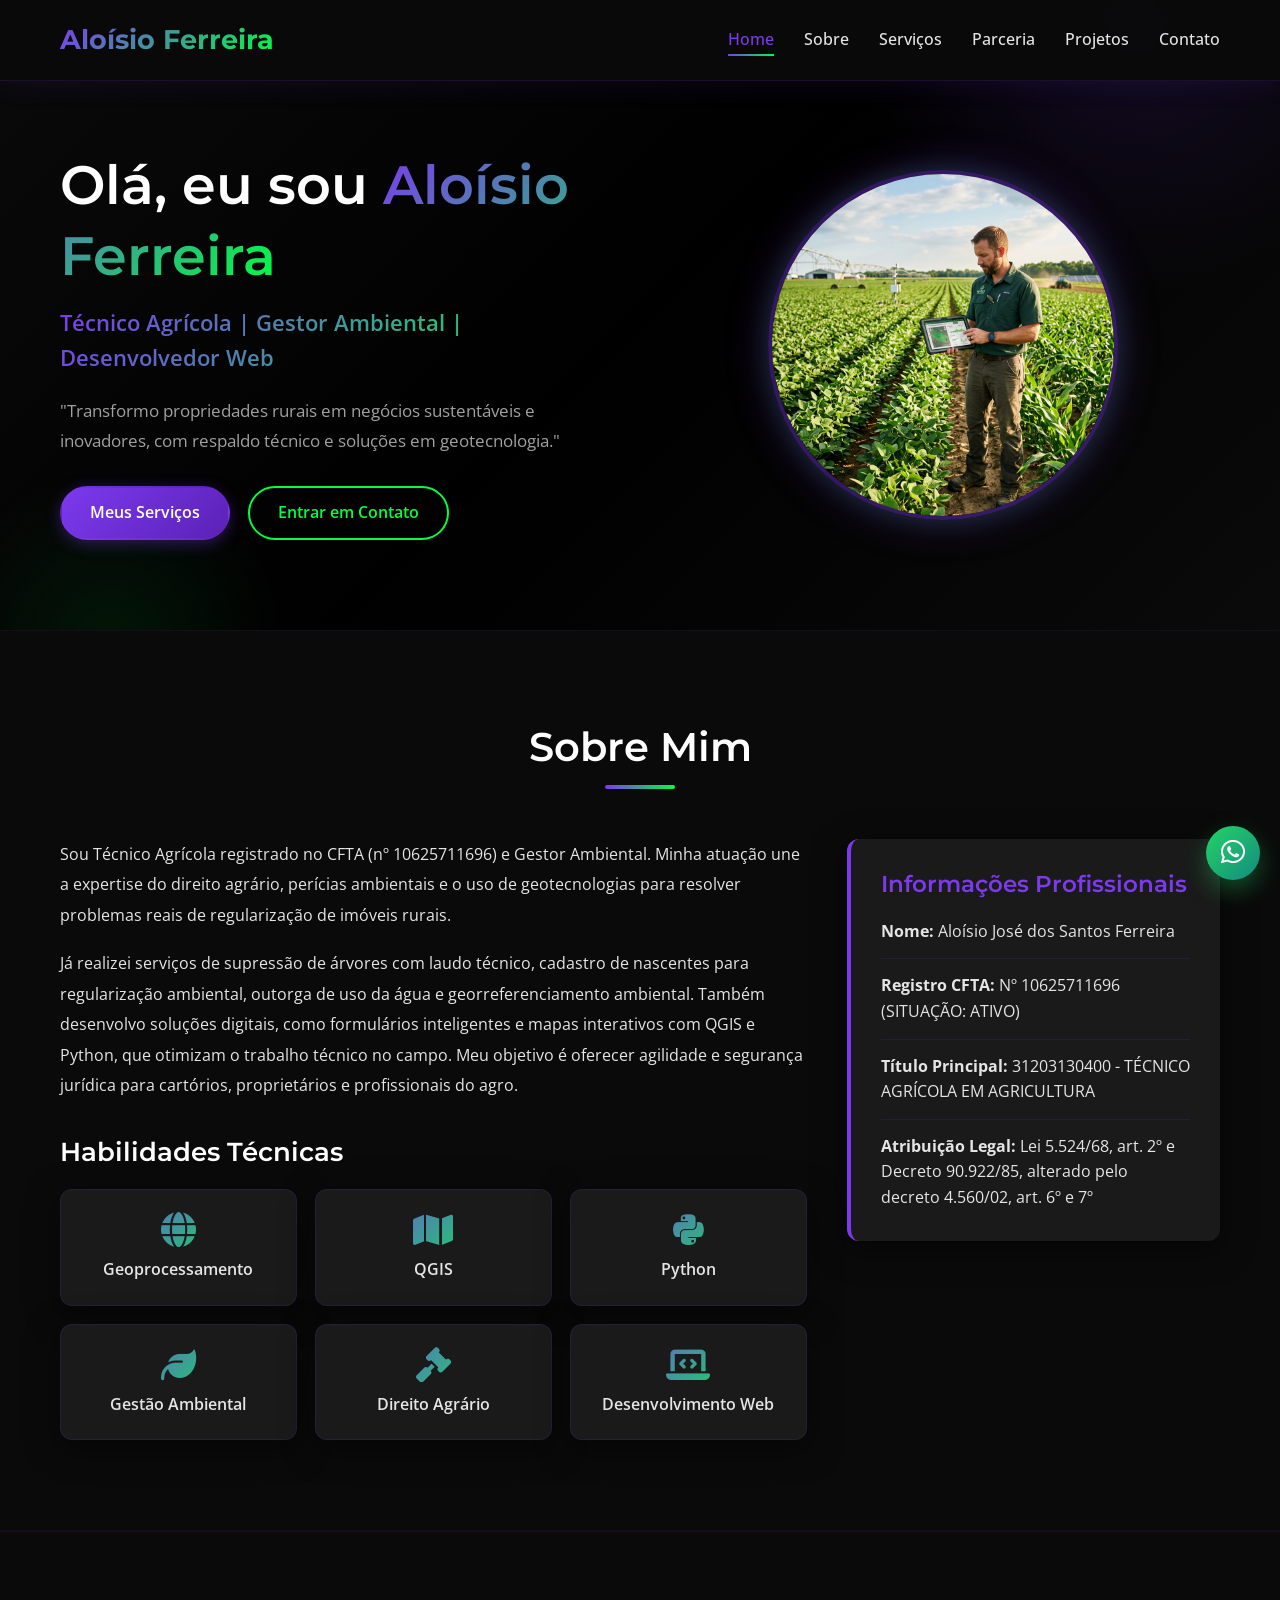
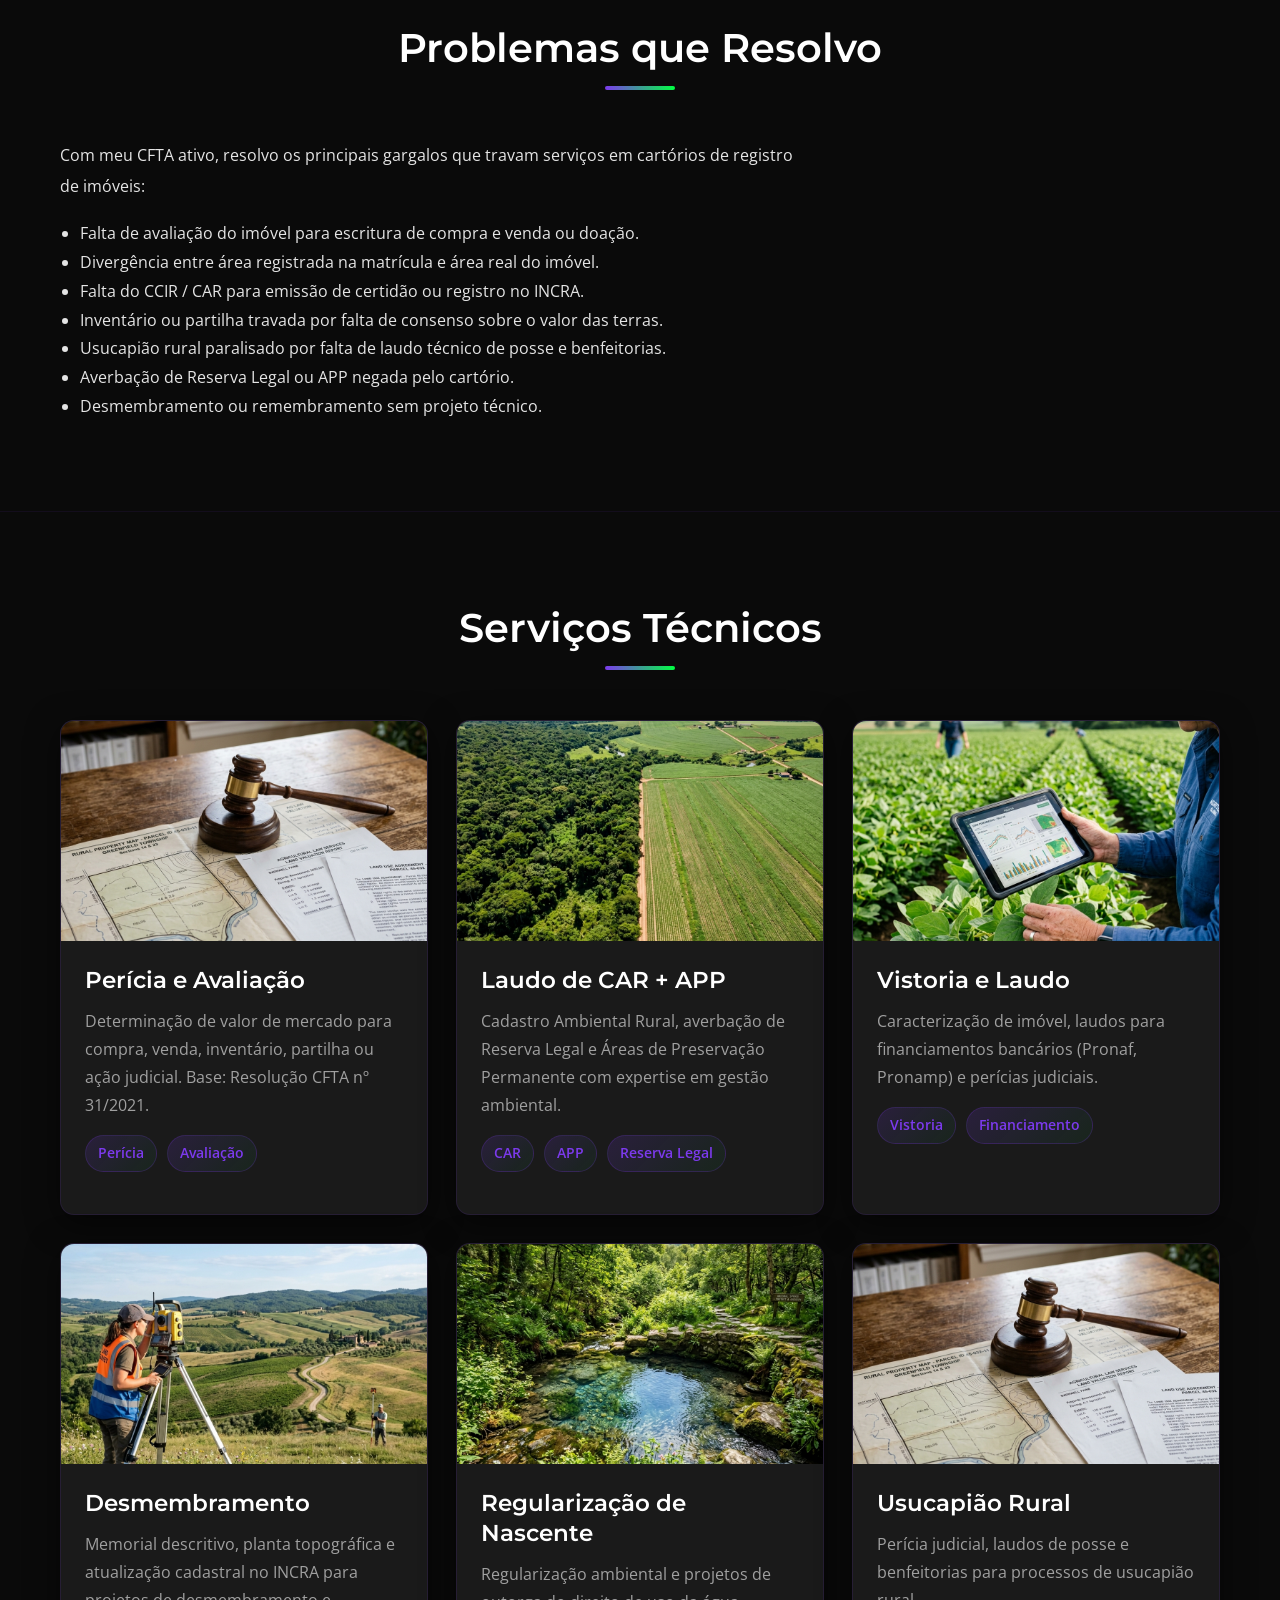
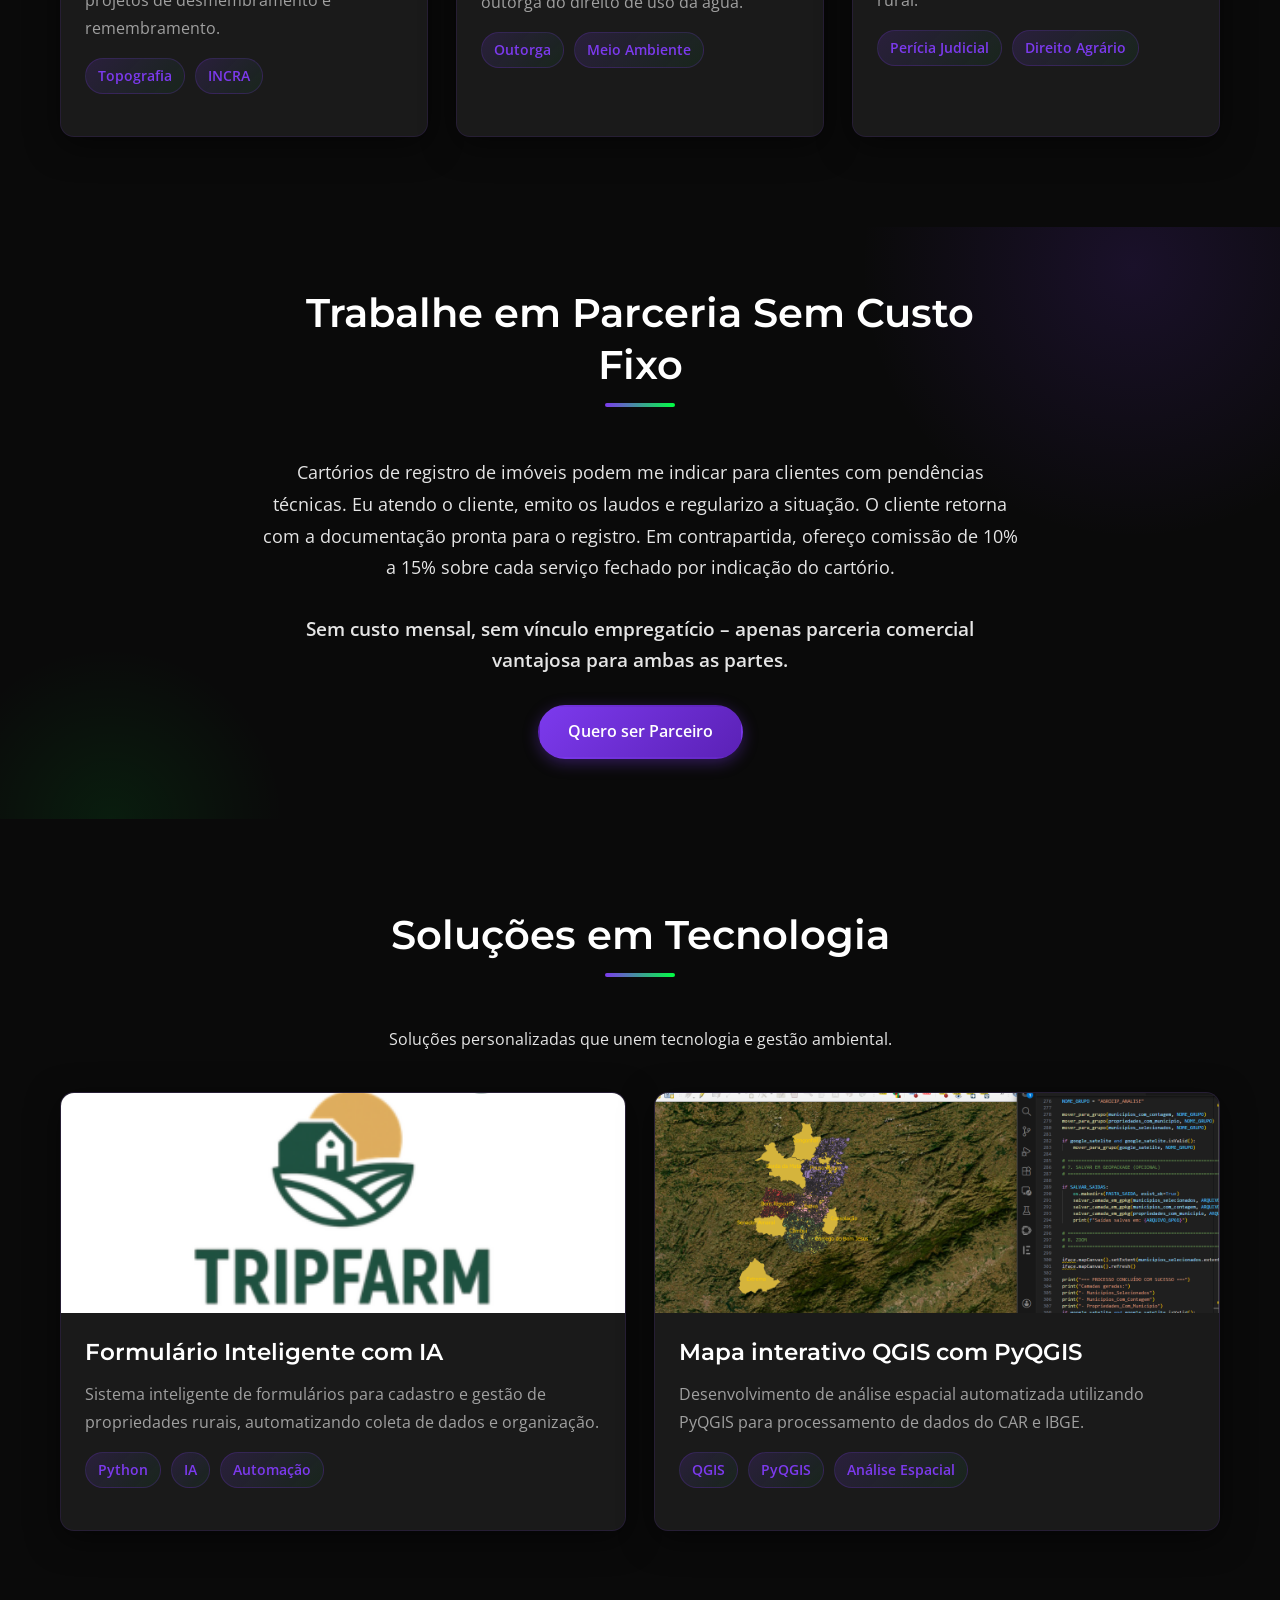
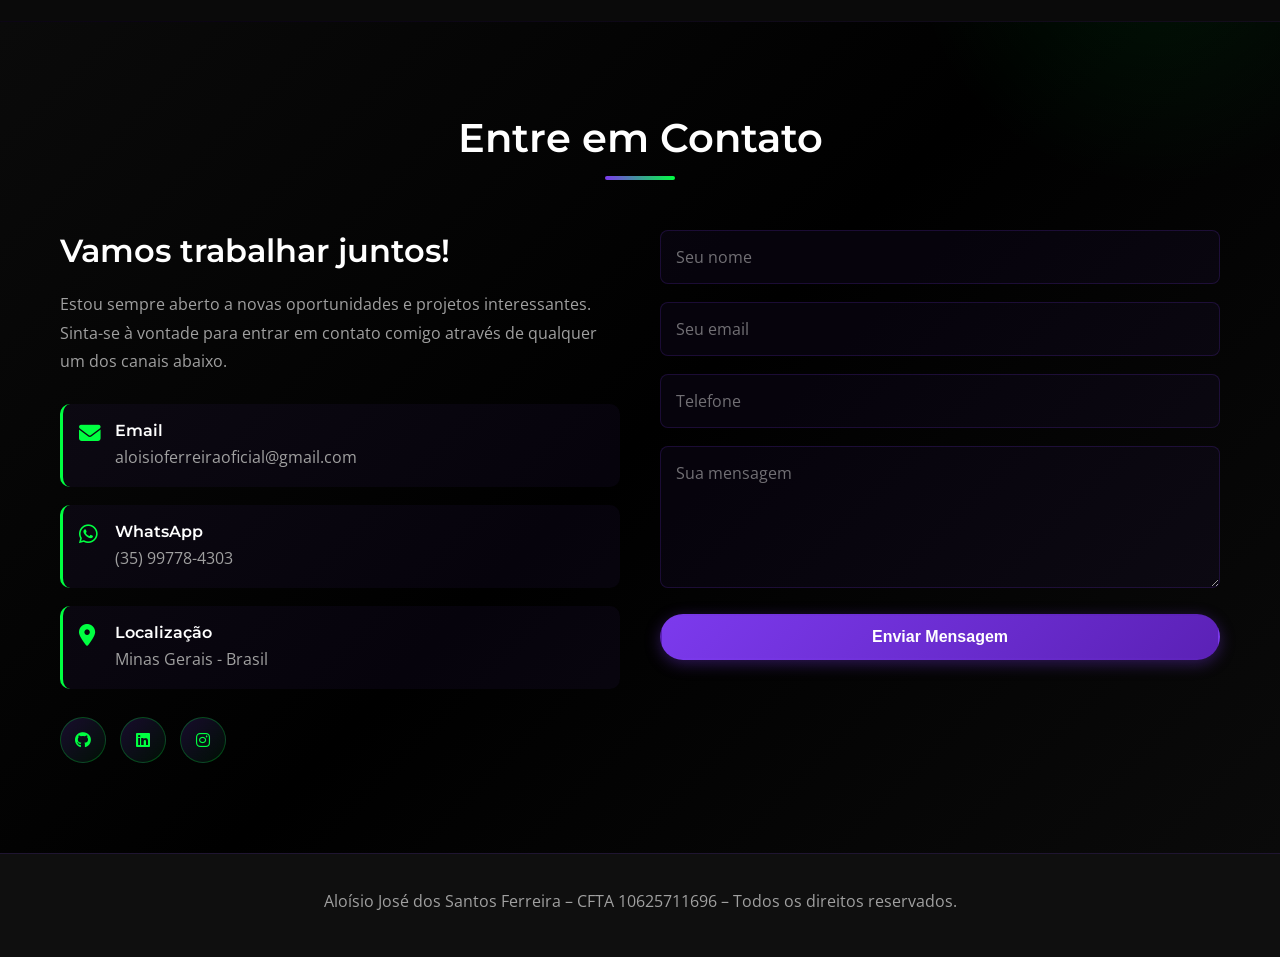
==== index.html @ f5e97cf2 "fix: movendo arquivos para a raiz para o GitHub Pages" ====
<!DOCTYPE html>
<html lang="pt-br">

<head>
    <meta charset="UTF-8">
    <meta name="viewport" content="width=device-width, initial-scale=1.0">
    <meta name="description"
        content="Portfólio de Aloísio José dos Santos Ferreira - Técnico Agrícola em Agricultura, Gestor Ambiental e Desenvolvedor Web.">
    <meta name="theme-color" content="#7C3AED">
    <title>Portfólio - Aloísio Ferreira</title>

    <link rel="stylesheet" href="style.css">
    <link rel="stylesheet" href="https://cdnjs.cloudflare.com/ajax/libs/font-awesome/6.4.0/css/all.min.css">
    <link
        href="https://fonts.googleapis.com/css2?family=Montserrat:wght@300;400;500;600;700&family=Open+Sans:wght@300;400;600&display=swap"
        rel="stylesheet">
</head>

<body>
    <nav class="navbar" role="navigation" aria-label="Navegação principal">
        <div class="container">
            <a href="#home" class="logo" aria-label="Logo do portfólio">Aloísio Ferreira</a>

            <ul class="nav-links">
                <li><a href="#home">Home</a></li>
                <li><a href="#sobre">Sobre</a></li>
                <li><a href="#servicos">Serviços</a></li>
                <li><a href="#parceria">Parceria</a></li>
                <li><a href="#projetos">Projetos</a></li>
                <li><a href="#contato">Contato</a></li>
            </ul>

            <button class="menu-toggle" aria-label="Abrir menu de navegação" aria-expanded="false">
                <i class="fas fa-bars"></i>
            </button>
        </div>
    </nav>

    <section id="home" class="hero" role="region" aria-label="Seção inicial">
        <div class="container hero-container">
            <div class="hero-content">
                <h1>Olá, eu sou <span class="highlight">Aloísio Ferreira</span></h1>
                <p class="subtitle">Técnico Agrícola | Gestor Ambiental | Desenvolvedor Web</p>
                <p class="description">
                    "Transformo propriedades rurais em negócios sustentáveis e inovadores, com respaldo técnico e soluções em geotecnologia."
                </p>

                <div class="hero-buttons">
                    <a href="#servicos" class="btn btn-primary">Meus Serviços</a>
                    <a href="#contato" class="btn btn-secondary">Entrar em Contato</a>
                </div>
            </div>

            <div class="hero-image">
                <img src="assents/images/hero_agronomo_1781607107049.png" alt="Aloísio Ferreira" class="image-placeholder">
            </div>
        </div>
    </section>

    <section id="sobre" class="sobre" role="region" aria-label="Sobre mim">
        <div class="container">
            <h2 class="section-title">Sobre Mim</h2>

            <div class="sobre-content">
                <div class="sobre-text">
                    <p>
                        Sou Técnico Agrícola registrado no CFTA (nº 10625711696) e Gestor Ambiental. Minha atuação une a expertise do direito agrário, perícias ambientais e o uso de geotecnologias para resolver problemas reais de regularização de imóveis rurais.
                    </p>

                    <p>
                        Já realizei serviços de supressão de árvores com laudo técnico, cadastro de nascentes para regularização ambiental, outorga de uso da água e georreferenciamento ambiental. Também desenvolvo soluções digitais, como formulários inteligentes e mapas interativos com QGIS e Python, que otimizam o trabalho técnico no campo. Meu objetivo é oferecer agilidade e segurança jurídica para cartórios, proprietários e profissionais do agro.
                    </p>

                    <div class="skills">
                        <h3>Habilidades Técnicas</h3>

                        <div class="skills-grid">
                            <div class="skill-item">
                                <i class="fas fa-globe"></i>
                                <span>Geoprocessamento</span>
                            </div>

                            <div class="skill-item">
                                <i class="fas fa-map"></i>
                                <span>QGIS</span>
                            </div>

                            <div class="skill-item">
                                <i class="fab fa-python"></i>
                                <span>Python</span>
                            </div>

                            <div class="skill-item">
                                <i class="fas fa-leaf"></i>
                                <span>Gestão Ambiental</span>
                            </div>

                            <div class="skill-item">
                                <i class="fas fa-gavel"></i>
                                <span>Direito Agrário</span>
                            </div>

                            <div class="skill-item">
                                <i class="fas fa-laptop-code"></i>
                                <span>Desenvolvimento Web</span>
                            </div>
                        </div>
                    </div>
                </div>

                <div class="sobre-info">
                    <div class="info-card">
                        <h3>Informações Profissionais</h3>
                        <ul>
                            <li><strong>Nome:</strong> Aloísio José dos Santos Ferreira</li>
                            <li><strong>Registro CFTA:</strong> Nº 10625711696 (SITUAÇÃO: ATIVO)</li>
                            <li><strong>Título Principal:</strong> 31203130400 - TÉCNICO AGRÍCOLA EM AGRICULTURA</li>
                            <li><strong>Atribuição Legal:</strong> Lei 5.524/68, art. 2º e Decreto 90.922/85, alterado pelo decreto 4.560/02, art. 6º e 7º</li>
                        </ul>
                    </div>
                </div>
            </div>
        </div>
    </section>

    <!-- NOVA SEÇÃO: Problemas que resolvo -->
    <section id="problemas" class="sobre" style="background-color: var(--bg-alt);" role="region" aria-label="Problemas que resolvo">
        <div class="container">
            <h2 class="section-title">Problemas que Resolvo</h2>
            <div class="sobre-content">
                <div class="sobre-text" style="width: 100%;">
                    <p>Com meu CFTA ativo, resolvo os principais gargalos que travam serviços em cartórios de registro de imóveis:</p>
                    <ul style="list-style-type: disc; margin-left: 20px; line-height: 1.8;">
                        <li>Falta de avaliação do imóvel para escritura de compra e venda ou doação.</li>
                        <li>Divergência entre área registrada na matrícula e área real do imóvel.</li>
                        <li>Falta do CCIR / CAR para emissão de certidão ou registro no INCRA.</li>
                        <li>Inventário ou partilha travada por falta de consenso sobre o valor das terras.</li>
                        <li>Usucapião rural paralisado por falta de laudo técnico de posse e benfeitorias.</li>
                        <li>Averbação de Reserva Legal ou APP negada pelo cartório.</li>
                        <li>Desmembramento ou remembramento sem projeto técnico.</li>
                    </ul>
                </div>
            </div>
        </div>
    </section>

    <!-- SEÇÃO DE SERVIÇOS TÉCNICOS baseada nos cards de projetos -->
    <section id="servicos" class="projetos" role="region" aria-label="Serviços Técnicos">
        <div class="container">
            <h2 class="section-title">Serviços Técnicos</h2>

            <div class="projetos-grid">
                <div class="projeto-card">
                    <div class="projeto-img">
                        <img src="assents/images/pericia_avaliacao_1781607121762.png" alt="Perícia e Avaliação" class="projeto-imagem">
                    </div>
                    <div class="projeto-info">
                        <h3>Perícia e Avaliação</h3>
                        <p>
                            Determinação de valor de mercado para compra, venda, inventário, partilha ou ação judicial. Base: Resolução CFTA nº 31/2021.
                        </p>
                        <div class="projeto-tags">
                            <span class="tag">Perícia</span>
                            <span class="tag">Avaliação</span>
                        </div>
                    </div>
                </div>

                <div class="projeto-card">
                    <div class="projeto-img">
                        <img src="assents/images/car_app_laudo_1781607206945.png" alt="Laudo de CAR e APP" class="projeto-imagem">
                    </div>
                    <div class="projeto-info">
                        <h3>Laudo de CAR + APP</h3>
                        <p>
                            Cadastro Ambiental Rural, averbação de Reserva Legal e Áreas de Preservação Permanente com expertise em gestão ambiental.
                        </p>
                        <div class="projeto-tags">
                            <span class="tag">CAR</span>
                            <span class="tag">APP</span>
                            <span class="tag">Reserva Legal</span>
                        </div>
                    </div>
                </div>

                <div class="projeto-card">
                    <div class="projeto-img">
                        <img src="assents/images/vistoria_laudo_1781607281489.png" alt="Vistoria e Laudo" class="projeto-imagem">
                    </div>
                    <div class="projeto-info">
                        <h3>Vistoria e Laudo</h3>
                        <p>
                            Caracterização de imóvel, laudos para financiamentos bancários (Pronaf, Pronamp) e perícias judiciais.
                        </p>
                        <div class="projeto-tags">
                            <span class="tag">Vistoria</span>
                            <span class="tag">Financiamento</span>
                        </div>
                    </div>
                </div>

                <div class="projeto-card">
                    <div class="projeto-img">
                        <img src="assents/images/desmembramento_topografia_1781607310013.png" alt="Desmembramento e Topografia" class="projeto-imagem">
                    </div>
                    <div class="projeto-info">
                        <h3>Desmembramento</h3>
                        <p>
                            Memorial descritivo, planta topográfica e atualização cadastral no INCRA para projetos de desmembramento e remembramento.
                        </p>
                        <div class="projeto-tags">
                            <span class="tag">Topografia</span>
                            <span class="tag">INCRA</span>
                        </div>
                    </div>
                </div>

                <div class="projeto-card">
                    <div class="projeto-img">
                        <img src="assents/images/regularizacao_nascente_1781607322660.png" alt="Regularização de Nascente" class="projeto-imagem">
                    </div>
                    <div class="projeto-info">
                        <h3>Regularização de Nascente</h3>
                        <p>
                            Regularização ambiental e projetos de outorga do direito de uso da água.
                        </p>
                        <div class="projeto-tags">
                            <span class="tag">Outorga</span>
                            <span class="tag">Meio Ambiente</span>
                        </div>
                    </div>
                </div>

                <div class="projeto-card">
                    <div class="projeto-img">
                        <img src="assents/images/pericia_avaliacao_1781607121762.png" alt="Usucapião Rural" class="projeto-imagem">
                    </div>
                    <div class="projeto-info">
                        <h3>Usucapião Rural</h3>
                        <p>
                            Perícia judicial, laudos de posse e benfeitorias para processos de usucapião rural.
                        </p>
                        <div class="projeto-tags">
                            <span class="tag">Perícia Judicial</span>
                            <span class="tag">Direito Agrário</span>
                        </div>
                    </div>
                </div>
            </div>
        </div>
    </section>

    <!-- NOVA SEÇÃO: Parceria com Cartórios -->
    <section id="parceria" class="hero" style="padding: 60px 0; background: var(--bg-alt);" role="region" aria-label="Parceria com Cartórios">
        <div class="container" style="text-align: center; max-width: 800px;">
            <h2 class="section-title">Trabalhe em Parceria Sem Custo Fixo</h2>
            <p style="font-size: 1.1rem; line-height: 1.8; margin-bottom: 30px;">
                Cartórios de registro de imóveis podem me indicar para clientes com pendências técnicas. Eu atendo o cliente, emito os laudos e regularizo a situação. O cliente retorna com a documentação pronta para o registro. Em contrapartida, ofereço comissão de 10% a 15% sobre cada serviço fechado por indicação do cartório.
            </p>
            <p style="font-size: 1.2rem; font-weight: 600; color: var(--primary);">
                Sem custo mensal, sem vínculo empregatício – apenas parceria comercial vantajosa para ambas as partes.
            </p>
            <a href="#contato" class="btn btn-primary" style="margin-top: 30px;">Quero ser Parceiro</a>
        </div>
    </section>

    <!-- SEÇÃO DE PROJETOS DE DESENVOLVIMENTO -->
    <section id="projetos" class="projetos" role="region" aria-label="Projetos Digitais">
        <div class="container">
            <h2 class="section-title">Soluções em Tecnologia</h2>
            <p style="text-align: center; margin-bottom: 40px; color: var(--text-light);">Soluções personalizadas que unem tecnologia e gestão ambiental.</p>

            <div class="projetos-grid">
                <div class="projeto-card">
                    <div class="projeto-img">
                        <img src="tripfarm-formulario.png" alt="Formulário Inteligente com IA" class="projeto-imagem">
                    </div>
                    <div class="projeto-info">
                        <h3>Formulário Inteligente com IA</h3>
                        <p>
                            Sistema inteligente de formulários para cadastro e gestão de propriedades rurais, automatizando coleta de dados e organização.
                        </p>
                        <div class="projeto-tags">
                            <span class="tag">Python</span>
                            <span class="tag">IA</span>
                            <span class="tag">Automação</span>
                        </div>
                    </div>
                </div>

                <div class="projeto-card">
                    <div class="projeto-img">
                        <img src="qgis.png" alt="Mapa QGIS" class="projeto-imagem">
                    </div>
                    <div class="projeto-info">
                        <h3>Mapa interativo QGIS com PyQGIS</h3>
                        <p>
                            Desenvolvimento de análise espacial automatizada utilizando PyQGIS para processamento de dados do CAR e IBGE.
                        </p>
                        <div class="projeto-tags">
                            <span class="tag">QGIS</span>
                            <span class="tag">PyQGIS</span>
                            <span class="tag">Análise Espacial</span>
                        </div>
                    </div>
                </div>
            </div>
        </div>
    </section>

    <section id="contato" class="contato" role="region" aria-label="Seção de contato">
        <div class="container">
            <h2 class="section-title">Entre em Contato</h2>

            <div class="contato-content">
                <div class="contato-info">
                    <h3>Vamos trabalhar juntos!</h3>
                    <p>
                        Estou sempre aberto a novas oportunidades e projetos interessantes.
                        Sinta-se à vontade para entrar em contato comigo através de qualquer um dos canais abaixo.
                    </p>

                    <div class="contato-detalhes">
                        <div class="contato-item">
                            <i class="fas fa-envelope" aria-hidden="true"></i>
                            <div>
                                <h4>Email</h4>
                                <p>
                                    <a href="mailto:aloisioferreiraoficial@gmail.com">
                                        aloisioferreiraoficial@gmail.com
                                    </a>
                                </p>
                            </div>
                        </div>

                        <div class="contato-item">
                            <i class="fab fa-whatsapp" aria-hidden="true"></i>
                            <div>
                                <h4>WhatsApp</h4>
                                <p>
                                    <a href="https://wa.me/5535997784303?text=Ol%C3%A1%20Alo%C3%ADsio%2C%20vim%20pelo%20seu%20portf%C3%B3lio%20e%20gostaria%20de%20saber%20mais%20sobre%20seus%20servi%C3%A7os%20t%C3%A9cnicos."
                                        target="_blank">
                                        (35) 99778-4303
                                    </a>
                                </p>
                            </div>
                        </div>

                        <div class="contato-item">
                            <i class="fas fa-map-marker-alt" aria-hidden="true"></i>
                            <div>
                                <h4>Localização</h4>
                                <p>Minas Gerais - Brasil</p>
                            </div>
                        </div>
                    </div>

                    <div class="social-links">
                        <a href="https://github.com/aloisioa1m" target="_blank" class="social-link" title="GitHub"
                            aria-label="Perfil no GitHub">
                            <i class="fab fa-github"></i>
                        </a>

                        <a href="https://www.linkedin.com/in/alo%C3%ADsio-ferreira-4321a3104/" target="_blank"
                            class="social-link" title="LinkedIn" aria-label="Perfil no LinkedIn">
                            <i class="fab fa-linkedin"></i>
                        </a>

                        <a href="https://www.instagram.com/aloisiooferreira/" target="_blank" class="social-link"
                            title="Instagram" aria-label="Perfil no Instagram">
                            <i class="fab fa-instagram"></i>
                        </a>
                    </div>
                </div>

                <form class="contato-form" method="POST" action="https://formsubmit.co/aloisioferreiraoficial@gmail.com" novalidate>
                    <div class="form-group">
                        <input type="text" name="name" placeholder="Seu nome" required aria-label="Nome completo">
                    </div>

                    <div class="form-group">
                        <input type="email" name="email" placeholder="Seu email" required
                            aria-label="Endereço de email">
                    </div>

                    <div class="form-group">
                        <input type="text" name="subject" placeholder="Telefone" required
                            aria-label="Telefone">
                    </div>

                    <div class="form-group">
                        <textarea name="message" placeholder="Sua mensagem" rows="5" required
                            aria-label="Mensagem"></textarea>
                    </div>

                    <button type="submit" class="btn btn-primary">Enviar Mensagem</button>
                </form>
            </div>
        </div>
    </section>

    <footer class="footer" role="contentinfo">
        <div class="container">
            <p>Aloísio José dos Santos Ferreira – CFTA 10625711696 – Todos os direitos reservados.</p>
        </div>
    </footer>

    <a href="https://wa.me/5535997784303?text=Ol%C3%A1%20Alo%C3%ADsio%2C%20vim%20pelo%20seu%20portf%C3%B3lio%20e%20gostaria%20de%20saber%20mais%20sobre%20seus%20servi%C3%A7os%20t%C3%A9cnicos." target="_blank" class="whatsapp-float"
        aria-label="Abrir conversa no WhatsApp">
        <i class="fab fa-whatsapp"></i>
    </a>

    <script src="script.js"></script>
</body>

</html>
---- style.css ----
* {
    margin: 0;
    padding: 0;
    box-sizing: border-box;
}

:root {
    --primary-color: #7C3AED;
    --secondary-color: #5B21B6;
    --accent-color: #00FF41;
    --dark-color: #0F0F0F;
    --dark-bg: #0A0A0A;
    --card-bg: #1A1A1A;
    --border-color: #2D2D2D;
    --text-light: #E5E5E5;
    --text-muted: #A0A0A0;
    --white: #FFFFFF;
    --shadow: 0 8px 32px rgba(124, 58, 237, 0.2);
    --shadow-dark: 0 8px 32px rgba(0, 0, 0, 0.5);
    --transition: all 0.3s ease;
}

html {
    scroll-behavior: smooth;
}

body {
    font-family: 'Open Sans', sans-serif;
    line-height: 1.6;
    color: var(--text-light);
    background-color: var(--dark-bg);
}

.container {
    width: 100%;
    max-width: 1200px;
    margin: 0 auto;
    padding: 0 20px;
}

section {
    padding: 90px 0;
}

h1, h2, h3, h4 {
    font-family: 'Montserrat', sans-serif;
    font-weight: 600;
    line-height: 1.3;
}

.section-title {
    text-align: center;
    font-size: 2.5rem;
    margin-bottom: 50px;
    color: var(--white);
    position: relative;
}

.section-title::after {
    content: "";
    display: block;
    width: 70px;
    height: 4px;
    margin: 12px auto 0;
    border-radius: 999px;
    background: linear-gradient(90deg, var(--primary-color), var(--accent-color));
}

.highlight {
    background: linear-gradient(135deg, var(--primary-color), var(--accent-color));
    -webkit-background-clip: text;
    -webkit-text-fill-color: transparent;
    background-clip: text;
}

.btn {
    display: inline-block;
    padding: 12px 28px;
    border-radius: 30px;
    text-decoration: none;
    font-weight: 600;
    transition: var(--transition);
    border: 2px solid transparent;
    cursor: pointer;
    font-size: 1rem;
}

.btn-primary {
    background: linear-gradient(135deg, var(--primary-color), var(--secondary-color));
    color: var(--white);
    box-shadow: 0 4px 15px rgba(124, 58, 237, 0.35);
}

.btn-primary:hover {
    transform: translateY(-3px);
    box-shadow: 0 10px 24px rgba(124, 58, 237, 0.45);
}

.btn-secondary {
    background: transparent;
    color: var(--accent-color);
    border-color: var(--accent-color);
}

.btn-secondary:hover {
    background: rgba(0, 255, 65, 0.08);
    transform: translateY(-3px);
}

.navbar {
    position: fixed;
    top: 0;
    width: 100%;
    background-color: rgba(10, 10, 10, 0.94);
    backdrop-filter: blur(12px);
    z-index: 1000;
    padding: 18px 0;
    border-bottom: 1px solid rgba(124, 58, 237, 0.15);
    box-shadow: 0 0 30px rgba(124, 58, 237, 0.12);
}

.navbar .container {
    display: flex;
    justify-content: space-between;
    align-items: center;
}

.logo {
    font-family: 'Montserrat', sans-serif;
    font-size: 1.7rem;
    font-weight: 700;
    text-decoration: none;
    background: linear-gradient(135deg, var(--primary-color), var(--accent-color));
    -webkit-background-clip: text;
    -webkit-text-fill-color: transparent;
    background-clip: text;
}

.nav-links {
    list-style: none;
    display: flex;
    gap: 30px;
}

.nav-links a {
    text-decoration: none;
    color: var(--text-light);
    font-weight: 500;
    transition: var(--transition);
    position: relative;
}

.nav-links a::after {
    content: "";
    position: absolute;
    left: 0;
    bottom: -6px;
    width: 0;
    height: 2px;
    background: linear-gradient(90deg, var(--primary-color), var(--accent-color));
    transition: width 0.3s ease;
}

.nav-links a:hover,
.nav-links a.active {
    color: var(--primary-color);
}

.nav-links a:hover::after,
.nav-links a.active::after {
    width: 100%;
}

.menu-toggle {
    display: none;
    background: none;
    border: none;
    color: var(--text-light);
    font-size: 1.4rem;
    cursor: pointer;
}

.hero {
    padding-top: 150px;
    background: linear-gradient(135deg, var(--dark-bg) 0%, #000000 50%, var(--dark-bg) 100%);
    position: relative;
    overflow: hidden;
}

.hero::before {
    content: "";
    position: absolute;
    top: -40%;
    right: -10%;
    width: 550px;
    height: 550px;
    border-radius: 50%;
    background: radial-gradient(circle, rgba(124, 58, 237, 0.14) 0%, transparent 70%);
}

.hero::after {
    content: "";
    position: absolute;
    bottom: -30%;
    left: -5%;
    width: 350px;
    height: 350px;
    border-radius: 50%;
    background: radial-gradient(circle, rgba(0, 255, 65, 0.08) 0%, transparent 70%);
}

.hero-container {
    display: flex;
    align-items: center;
    justify-content: space-between;
    gap: 50px;
    position: relative;
    z-index: 1;
}

.hero-content {
    flex: 1;
}

.hero h1 {
    font-size: 3.4rem;
    margin-bottom: 15px;
    color: var(--white);
}

.subtitle {
    font-size: 1.35rem;
    margin-bottom: 20px;
    font-weight: 600;
    background: linear-gradient(135deg, var(--primary-color), var(--accent-color));
    -webkit-background-clip: text;
    -webkit-text-fill-color: transparent;
    background-clip: text;
}

.description {
    font-size: 1.05rem;
    color: var(--text-muted);
    margin-bottom: 30px;
    line-height: 1.8;
    max-width: 620px;
}

.hero-buttons {
    display: flex;
    gap: 18px;
    flex-wrap: wrap;
}

.hero-image {
    flex: 1;
    display: flex;
    justify-content: center;
}

.image-placeholder {
    width: 350px;
    height: 350px;
    border-radius: 50%;
    object-fit: cover;
    border: 4px solid rgba(124, 58, 237, 0.4);
    box-shadow: 0 0 40px rgba(124, 58, 237, 0.35), 0 0 24px rgba(0, 255, 65, 0.15);
    animation: float 3s ease-in-out infinite;
}

@keyframes float {
    0%, 100% { transform: translateY(0px); }
    50% { transform: translateY(-16px); }
}

.sobre {
    background-color: var(--dark-bg);
    border-top: 1px solid rgba(124, 58, 237, 0.08);
    border-bottom: 1px solid rgba(124, 58, 237, 0.08);
}

.sobre-content {
    display: grid;
    grid-template-columns: 2fr 1fr;
    gap: 40px;
}

.sobre-text p {
    margin-bottom: 18px;
    color: var(--text-light);
    font-size: 1.03rem;
    line-height: 1.85;
}

.skills {
    margin-top: 35px;
}

.skills h3 {
    margin-bottom: 20px;
    color: var(--white);
    font-size: 1.6rem;
}

.skills-grid {
    display: grid;
    grid-template-columns: repeat(3, 1fr);
    gap: 18px;
}

.skill-item {
    background-color: var(--card-bg);
    border: 1px solid rgba(124, 58, 237, 0.14);
    border-radius: 12px;
    padding: 22px 15px;
    text-align: center;
    transition: var(--transition);
    box-shadow: var(--shadow-dark);
}

.skill-item:hover {
    transform: translateY(-5px);
    border-color: var(--primary-color);
    box-shadow: 0 0 20px rgba(124, 58, 237, 0.18);
}

.skill-item i {
    font-size: 2.2rem;
    margin-bottom: 10px;
    display: block;
    background: linear-gradient(135deg, var(--primary-color), var(--accent-color));
    -webkit-background-clip: text;
    -webkit-text-fill-color: transparent;
    background-clip: text;
}

.skill-item span {
    font-weight: 600;
    color: var(--text-light);
}

.info-card {
    background-color: var(--card-bg);
    padding: 30px;
    border-radius: 12px;
    border-left: 4px solid var(--primary-color);
    box-shadow: var(--shadow-dark);
}

.info-card h3 {
    margin-bottom: 20px;
    color: var(--primary-color);
    font-size: 1.45rem;
}

.info-card ul {
    list-style: none;
}

.info-card li {
    margin-bottom: 14px;
    padding-bottom: 14px;
    border-bottom: 1px solid rgba(124, 58, 237, 0.12);
    color: var(--text-light);
}

.info-card li:last-child {
    border-bottom: none;
    margin-bottom: 0;
    padding-bottom: 0;
}

.projetos {
    background-color: var(--dark-bg);
}

.projetos-grid {
    display: grid;
    grid-template-columns: repeat(auto-fit, minmax(320px, 1fr));
    gap: 28px;
}

.projeto-card {
    background-color: var(--card-bg);
    border-radius: 14px;
    overflow: hidden;
    border: 1px solid rgba(124, 58, 237, 0.12);
    box-shadow: var(--shadow-dark);
    transition: var(--transition);
}

.projeto-card:hover {
    transform: translateY(-8px);
    box-shadow: 0 0 28px rgba(124, 58, 237, 0.22);
}

.projeto-img {
    width: 100%;
    height: 220px;
    background: linear-gradient(135deg, rgba(124, 58, 237, 0.12), rgba(0, 255, 65, 0.04));
    display: flex;
    align-items: center;
    justify-content: center;
    overflow: hidden;
}

.projeto-imagem {
    width: 100%;
    height: 100%;
    object-fit: cover;
    display: block;
}

.video-card {
    width: 316px;
    height: 200px;
    max-width: 100%;
    background: #f2f2f2;
    display: block;
    object-fit: contain;
    border-radius: 10px;
}

.projeto-info {
    padding: 24px;
}

.projeto-info h3 {
    margin-bottom: 12px;
    font-size: 1.45rem;
    color: var(--white);
}

.projeto-info p {
    color: var(--text-muted);
    margin-bottom: 16px;
    line-height: 1.75;
}

.projeto-tags {
    display: flex;
    flex-wrap: wrap;
    gap: 10px;
    margin-bottom: 18px;
}

.tag {
    padding: 6px 12px;
    border-radius: 999px;
    font-size: 0.88rem;
    color: var(--primary-color);
    background: linear-gradient(135deg, rgba(124, 58, 237, 0.16), rgba(0, 255, 65, 0.05));
    border: 1px solid rgba(124, 58, 237, 0.2);
    font-weight: 600;
}

.projeto-link {
    display: inline-flex;
    align-items: center;
    gap: 8px;
    color: var(--accent-color);
    text-decoration: none;
    font-weight: 600;
    transition: var(--transition);
}

.projeto-link:hover {
    color: var(--primary-color);
}

.projeto-link i {
    transition: var(--transition);
}

.projeto-link:hover i {
    transform: translateX(4px);
}

.contato {
    background: linear-gradient(135deg, var(--dark-bg) 0%, #000000 50%, var(--dark-bg) 100%);
    border-top: 1px solid rgba(124, 58, 237, 0.08);
    position: relative;
    overflow: hidden;
}

.contato::before {
    content: "";
    position: absolute;
    top: -40%;
    right: -10%;
    width: 500px;
    height: 500px;
    border-radius: 50%;
    background: radial-gradient(circle, rgba(0, 255, 65, 0.08) 0%, transparent 70%);
}

.contato-content {
    display: grid;
    grid-template-columns: 1fr 1fr;
    gap: 40px;
    position: relative;
    z-index: 1;
}

.contato-info h3 {
    font-size: 2rem;
    margin-bottom: 18px;
    color: var(--white);
}

.contato-info > p {
    margin-bottom: 28px;
    color: var(--text-muted);
    line-height: 1.8;
}

.contato-detalhes {
    margin-bottom: 28px;
}

.contato-item {
    display: flex;
    align-items: flex-start;
    gap: 14px;
    margin-bottom: 18px;
    padding: 16px;
    background: rgba(124, 58, 237, 0.05);
    border-radius: 10px;
    border-left: 3px solid var(--accent-color);
    transition: var(--transition);
}

.contato-item:hover {
    background: rgba(124, 58, 237, 0.1);
    transform: translateX(5px);
}

.contato-item i {
    font-size: 1.35rem;
    color: var(--accent-color);
    margin-top: 3px;
    min-width: 22px;
}

.contato-item h4 {
    margin-bottom: 4px;
    color: var(--white);
    font-size: 1.02rem;
}

.contato-item p {
    margin: 0;
    color: var(--text-muted);
}

.contato-item a {
    color: inherit;
    text-decoration: none;
}

.contato-item a:hover {
    color: var(--accent-color);
}

.social-links {
    display: flex;
    gap: 14px;
    flex-wrap: wrap;
}

.social-link {
    width: 46px;
    height: 46px;
    display: inline-flex;
    align-items: center;
    justify-content: center;
    border-radius: 50%;
    text-decoration: none;
    color: var(--accent-color);
    background: linear-gradient(135deg, rgba(124, 58, 237, 0.18), rgba(0, 255, 65, 0.06));
    border: 1px solid rgba(0, 255, 65, 0.25);
    transition: var(--transition);
}

.social-link:hover {
    transform: translateY(-4px);
    color: var(--white);
    background: linear-gradient(135deg, var(--primary-color), var(--accent-color));
    box-shadow: 0 0 20px rgba(0, 255, 65, 0.25);
}

.contato-form .form-group {
    margin-bottom: 18px;
}

.contato-form input,
.contato-form textarea {
    width: 100%;
    padding: 15px;
    background: rgba(124, 58, 237, 0.05);
    color: var(--text-light);
    border: 1px solid rgba(124, 58, 237, 0.18);
    border-radius: 8px;
    font-family: 'Open Sans', sans-serif;
    font-size: 1rem;
    transition: var(--transition);
}

.contato-form input::placeholder,
.contato-form textarea::placeholder {
    color: rgba(229, 229, 229, 0.48);
}

.contato-form input:focus,
.contato-form textarea:focus {
    outline: none;
    border-color: var(--accent-color);
    box-shadow: 0 0 16px rgba(0, 255, 65, 0.12);
    background: rgba(124, 58, 237, 0.08);
}

.contato-form button {
    width: 100%;
}

.footer {
    background-color: var(--dark-color);
    text-align: center;
    padding: 35px 0;
    border-top: 1px solid rgba(124, 58, 237, 0.15);
}

.footer p {
    color: var(--text-muted);
    margin-bottom: 8px;
}

.footer i.fa-heart {
    color: var(--accent-color);
}

.whatsapp-float {
    position: fixed;
    right: 20px;
    bottom: 20px;
    width: 54px;
    height: 54px;
    border-radius: 50%;
    background: linear-gradient(135deg, #25D366, #128C7E);
    color: var(--white);
    display: flex;
    align-items: center;
    justify-content: center;
    font-size: 1.7rem;
    text-decoration: none;
    box-shadow: 0 10px 25px rgba(37, 211, 102, 0.35);
    transition: var(--transition);
    z-index: 1200;
}

.whatsapp-float:hover {
    transform: scale(1.08) translateY(-4px);
}

@media (max-width: 992px) {
    .hero-container {
        flex-direction: column;
        text-align: center;
    }

    .hero-buttons {
        justify-content: center;
    }

    .sobre-content,
    .contato-content {
        grid-template-columns: 1fr;
    }

    .hero h1 {
        font-size: 2.7rem;
    }

    .image-placeholder {
        width: 280px;
        height: 280px;
    }

    .skills-grid {
        grid-template-columns: repeat(2, 1fr);
    }
}

@media (max-width: 768px) {
    .nav-links {
        display: none;
    }

    .nav-links.active {
        display: flex;
        position: absolute;
        top: 72px;
        left: 0;
        width: 100%;
        background: rgba(10, 10, 10, 0.98);
        flex-direction: column;
        padding: 20px;
        gap: 18px;
        border-top: 1px solid rgba(124, 58, 237, 0.12);
        border-bottom: 1px solid rgba(124, 58, 237, 0.12);
    }

    .menu-toggle {
        display: block;
    }

    section {
        padding: 70px 0;
    }

    .hero {
        padding-top: 125px;
    }

    .hero h1 {
        font-size: 2rem;
    }

    .subtitle {
        font-size: 1.1rem;
    }

    .hero-buttons {
        flex-direction: column;
    }

    .btn {
        width: 100%;
        text-align: center;
    }

    .skills-grid {
        grid-template-columns: 1fr;
    }

    .image-placeholder {
        width: 220px;
        height: 220px;
    }

    .section-title {
        font-size: 2rem;
    }

    .projetos-grid {
        grid-template-columns: 1fr;
    }

    .projeto-img {
        height: 210px;
    }

    .video-card {
        width: 100%;
        height: 200px;
    }

    .whatsapp-float {
        width: 48px;
        height: 48px;
        right: 14px;
        bottom: 14px;
        font-size: 1.45rem;
    }
}

@media (max-width: 480px) {
    .container {
        padding: 0 16px;
    }

    .hero h1 {
        font-size: 1.8rem;
    }

    .section-title {
        font-size: 1.8rem;
    }

    .projeto-info {
        padding: 20px;
    }
}
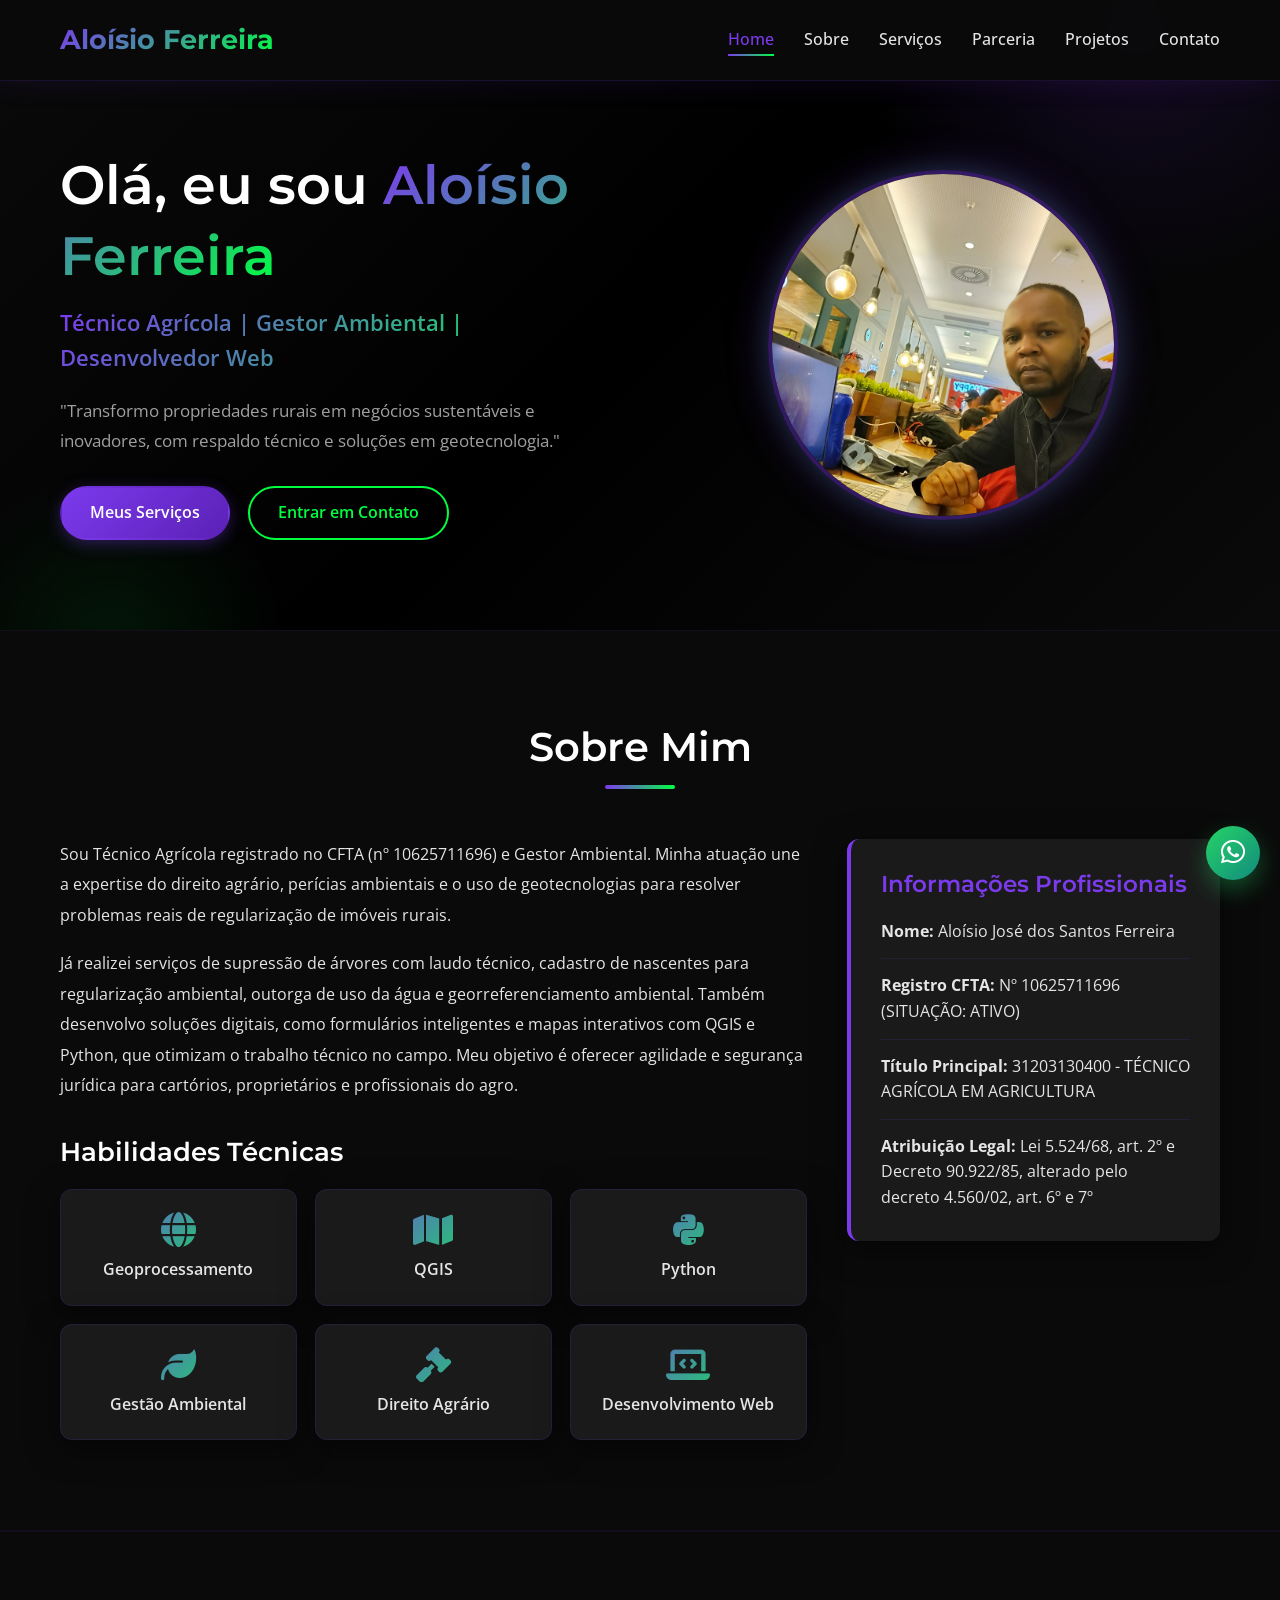
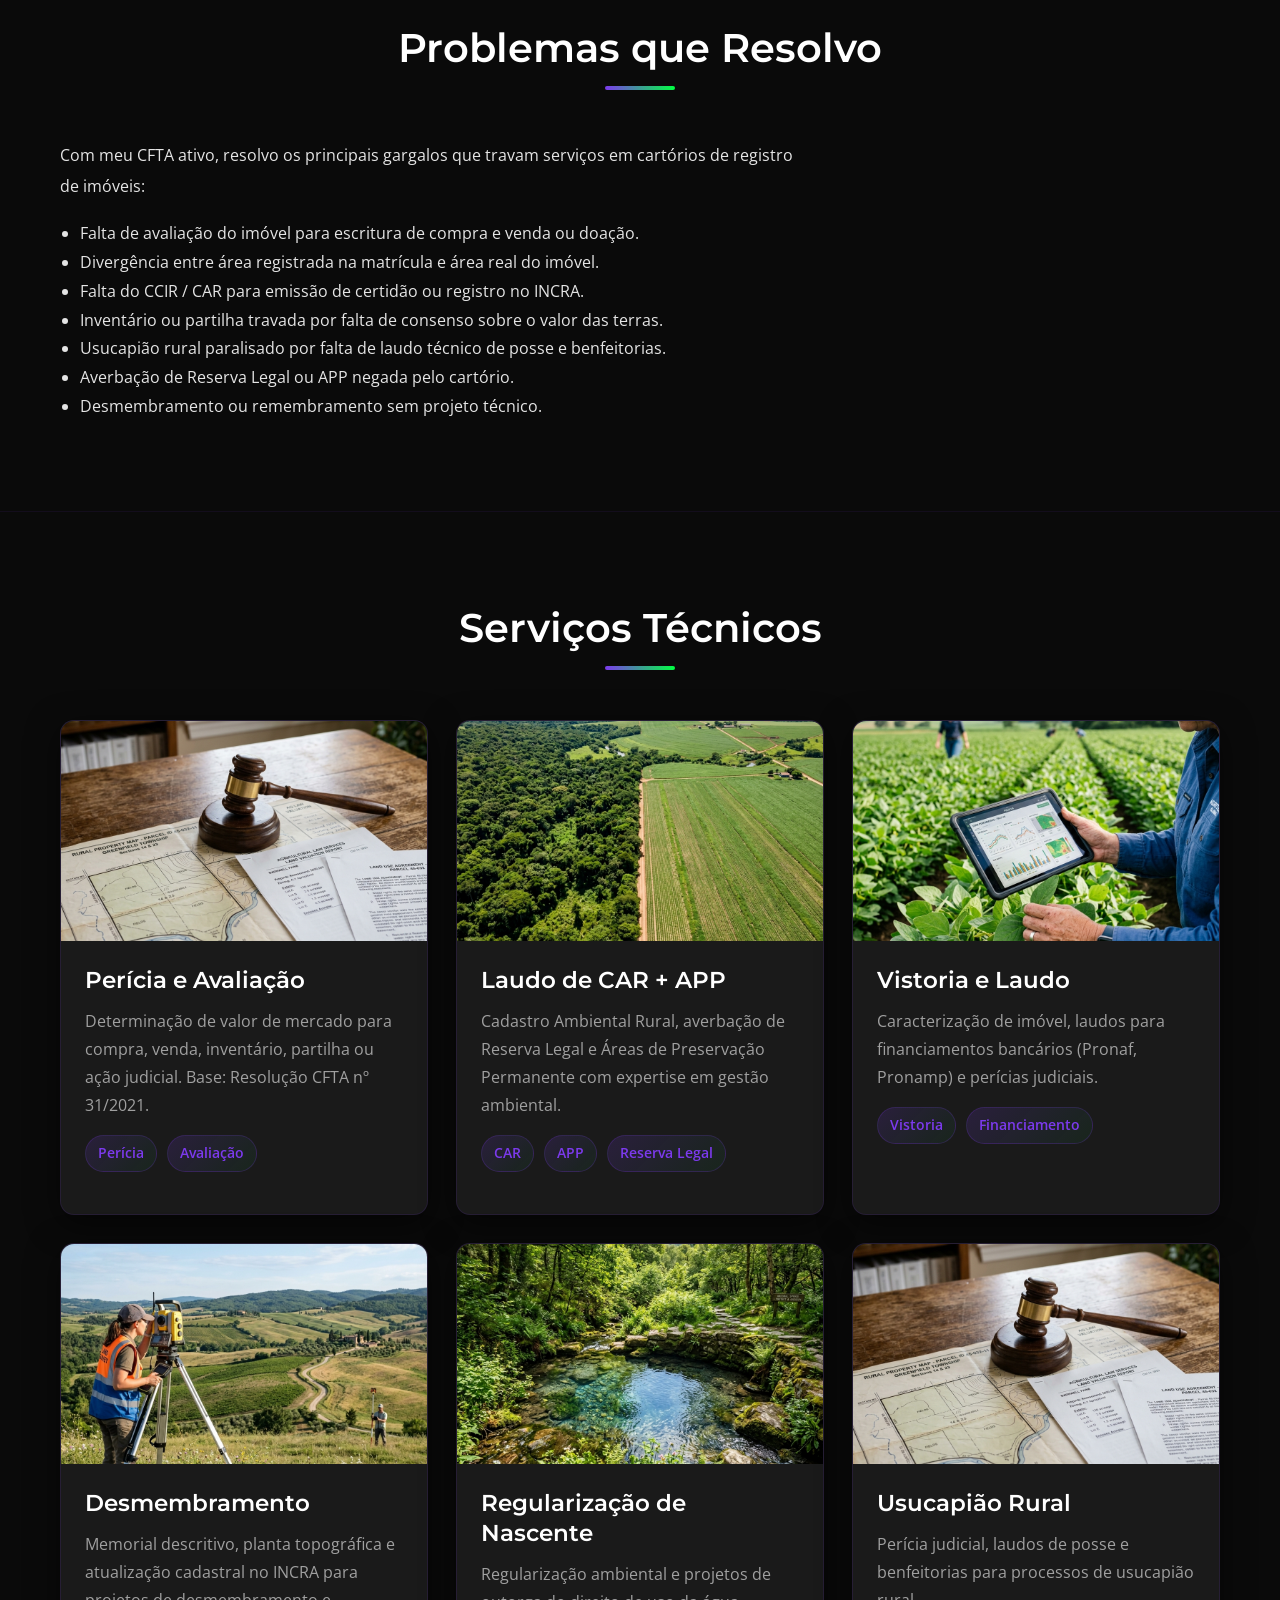
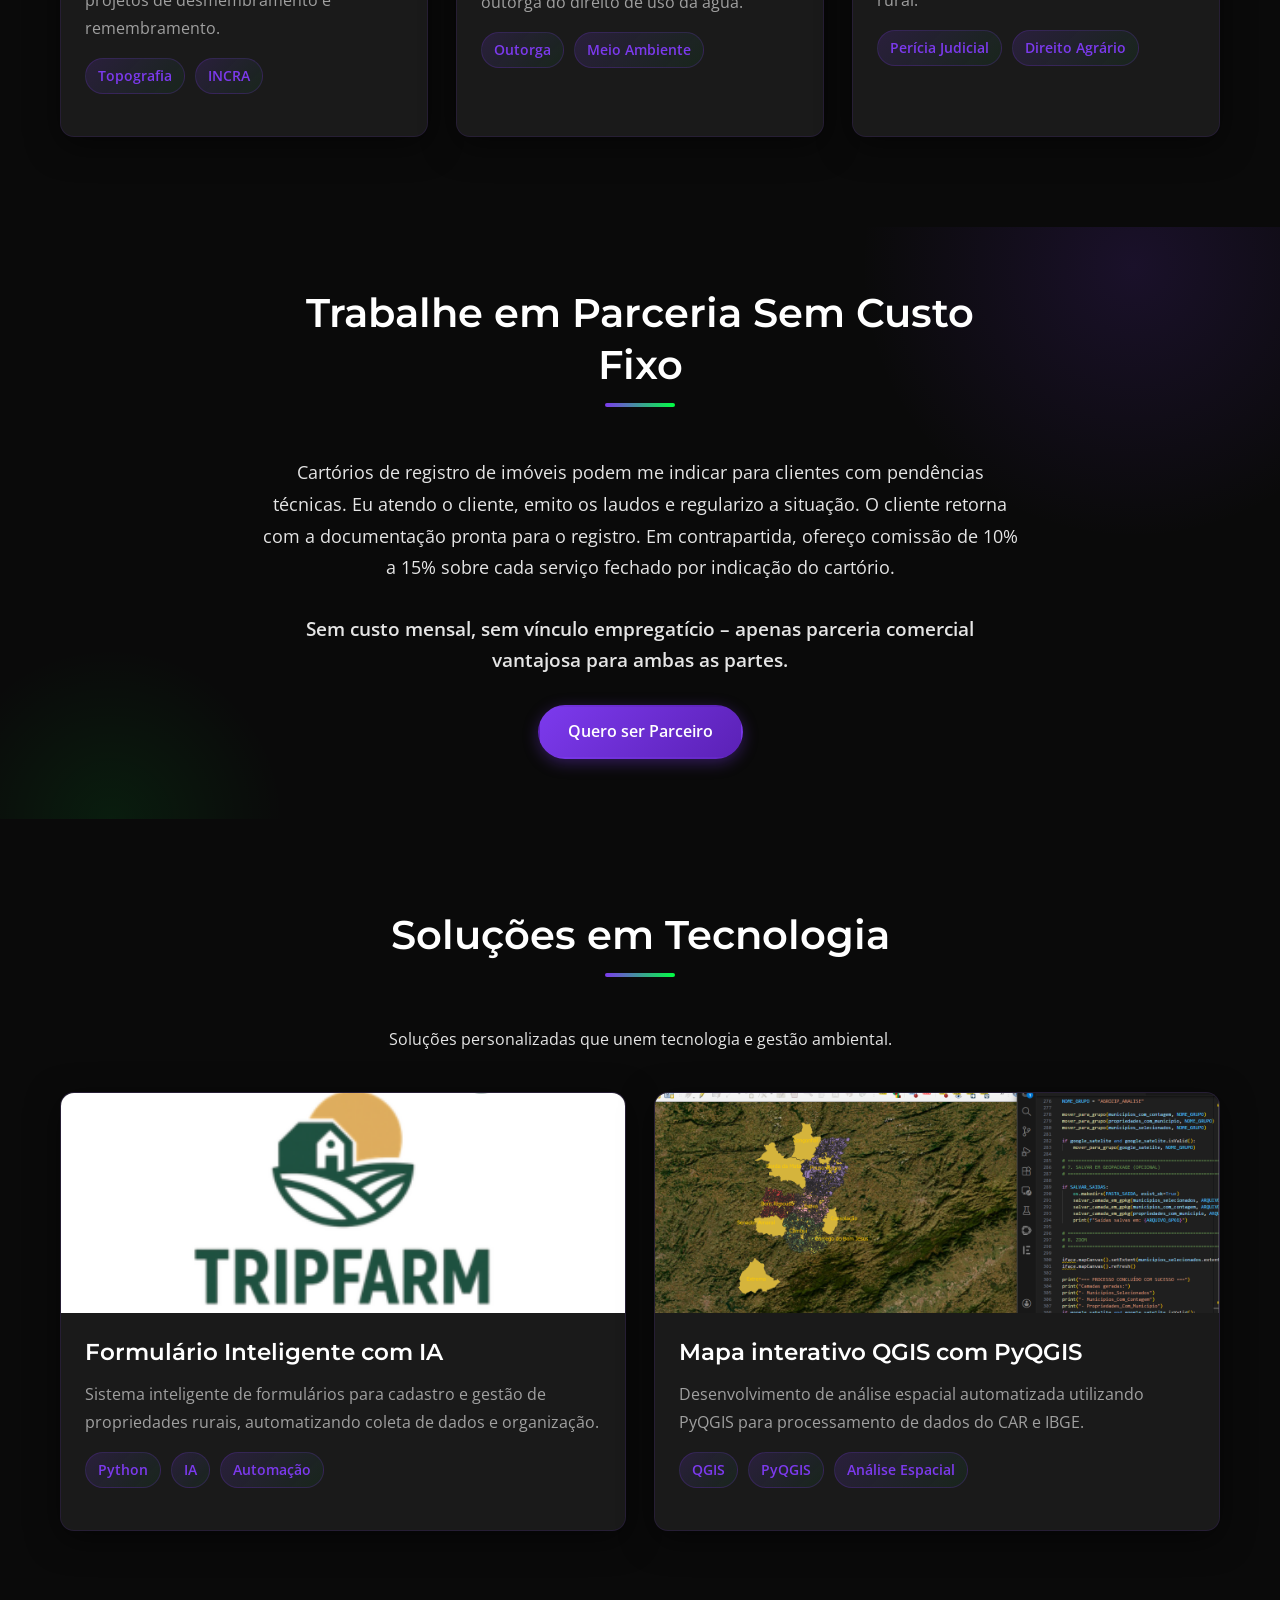
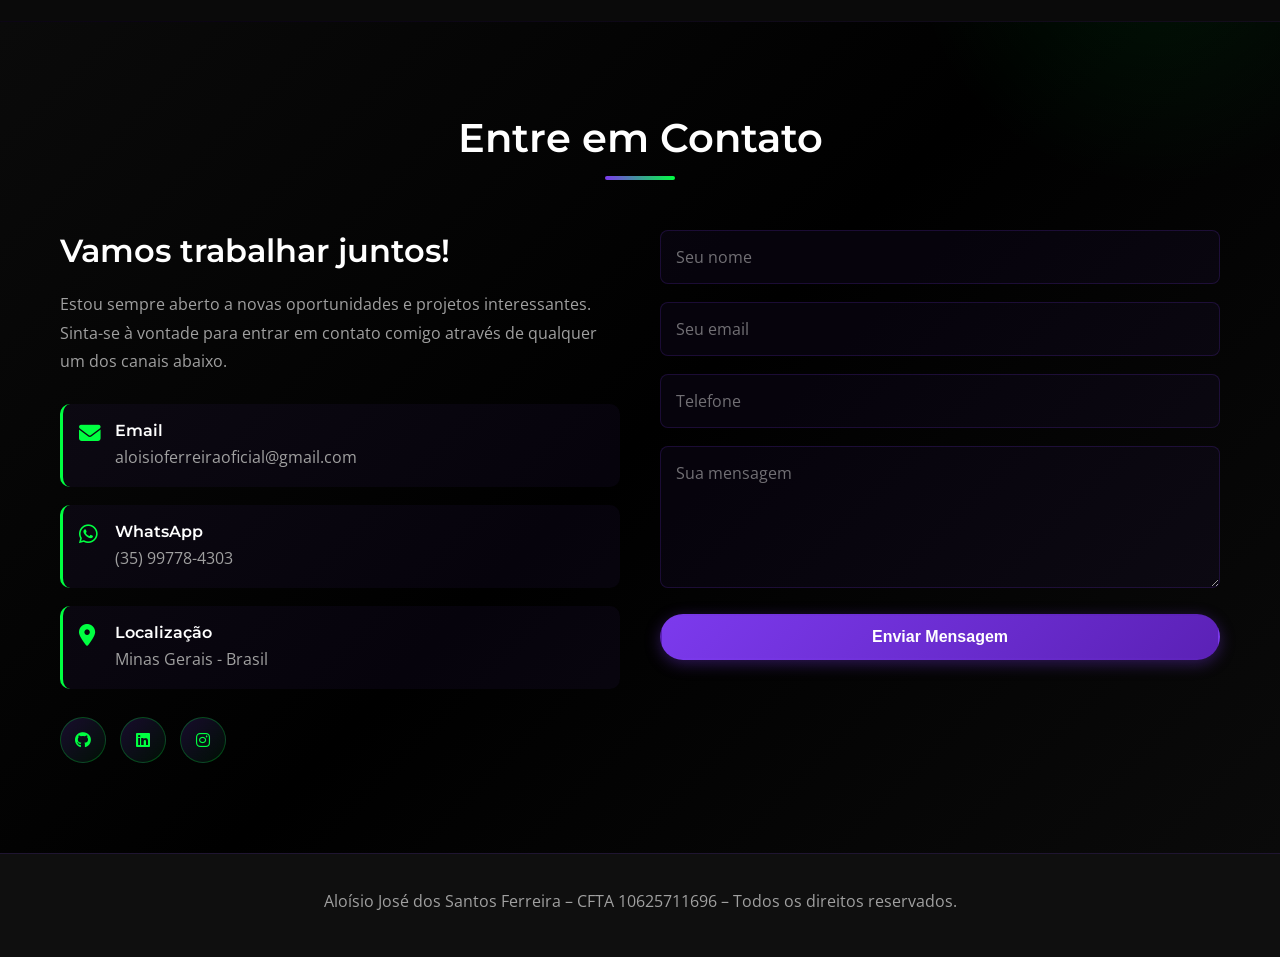
==== commit 072649d0: "feat: troca imagem do banner pela foto do Aloisio" ====
--- a/index.html
+++ b/index.html
@@ -52,7 +52,7 @@
             </div>
 
             <div class="hero-image">
-                <img src="assents/images/hero_agronomo_1781607107049.png" alt="Aloísio Ferreira" class="image-placeholder">
+                <img src="assents/images/aloisio.jpg" alt="Aloísio Ferreira" class="image-placeholder">
             </div>
         </div>
     </section>
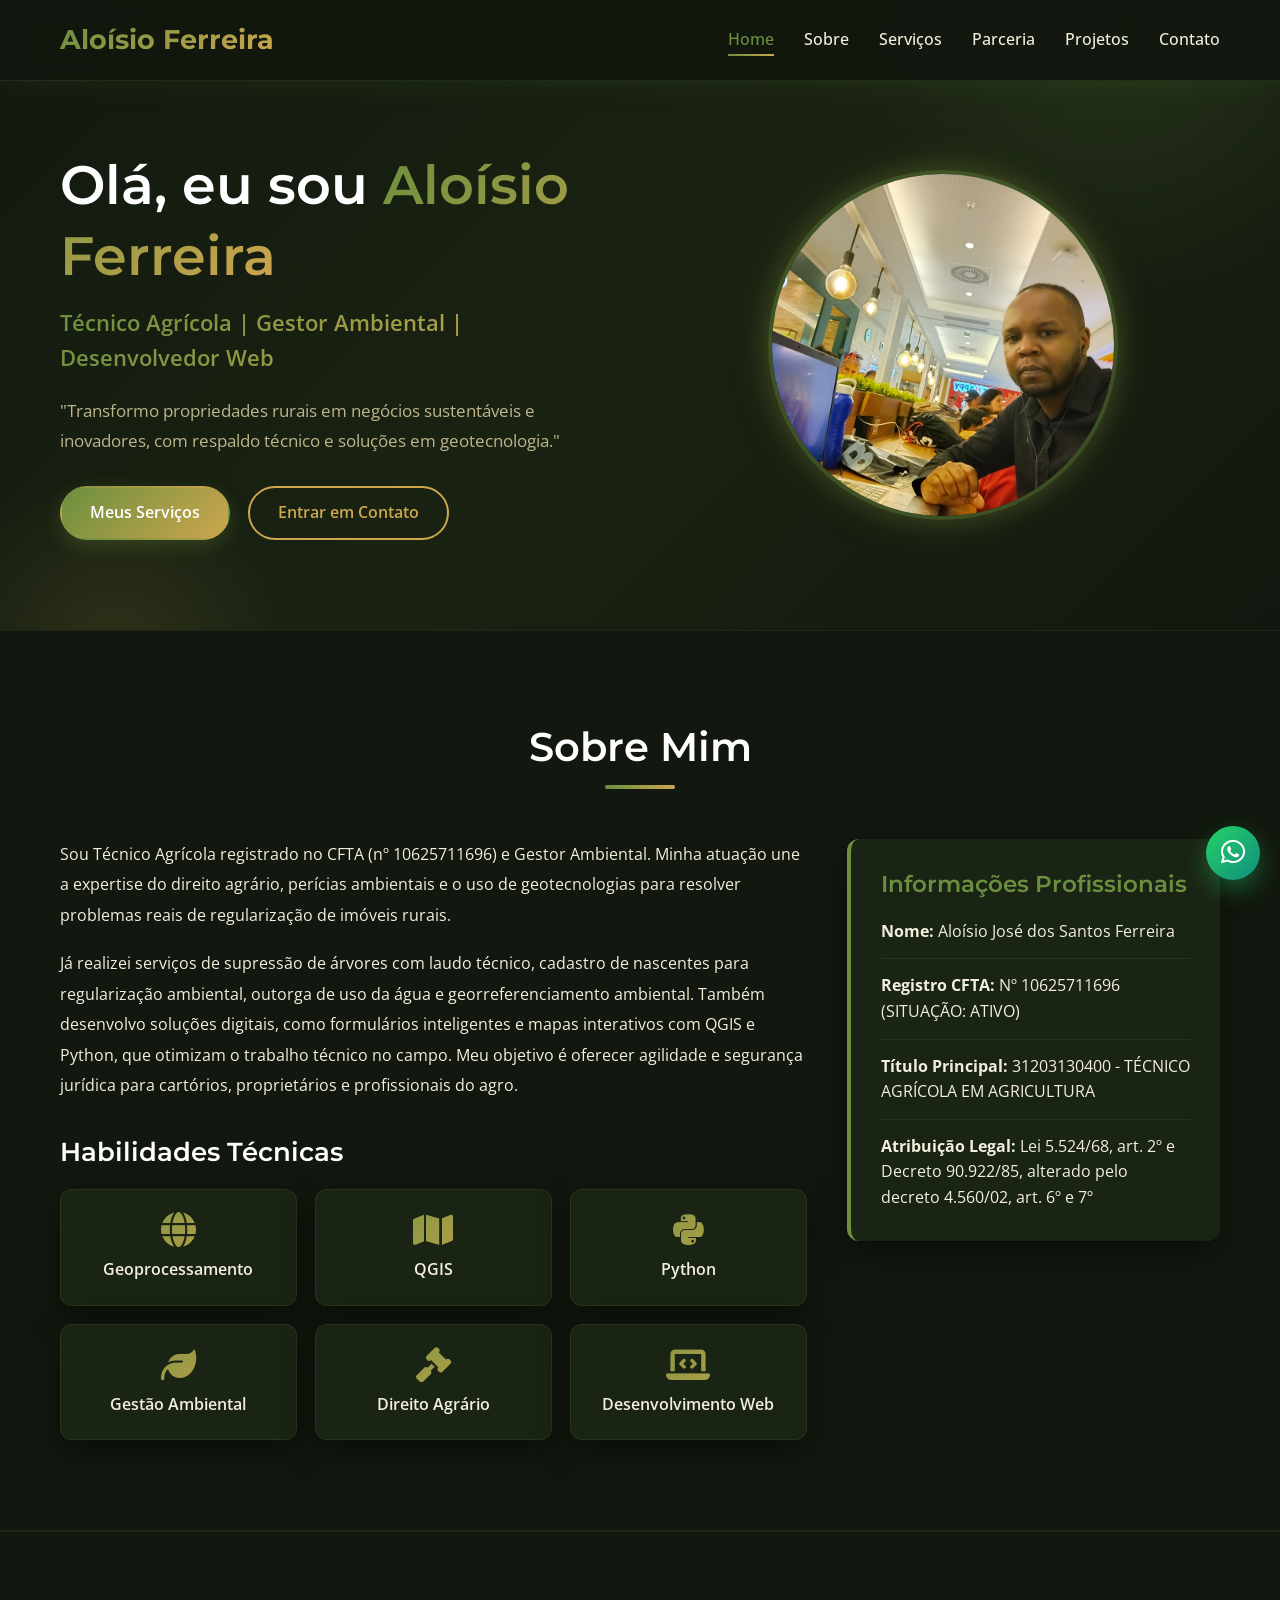
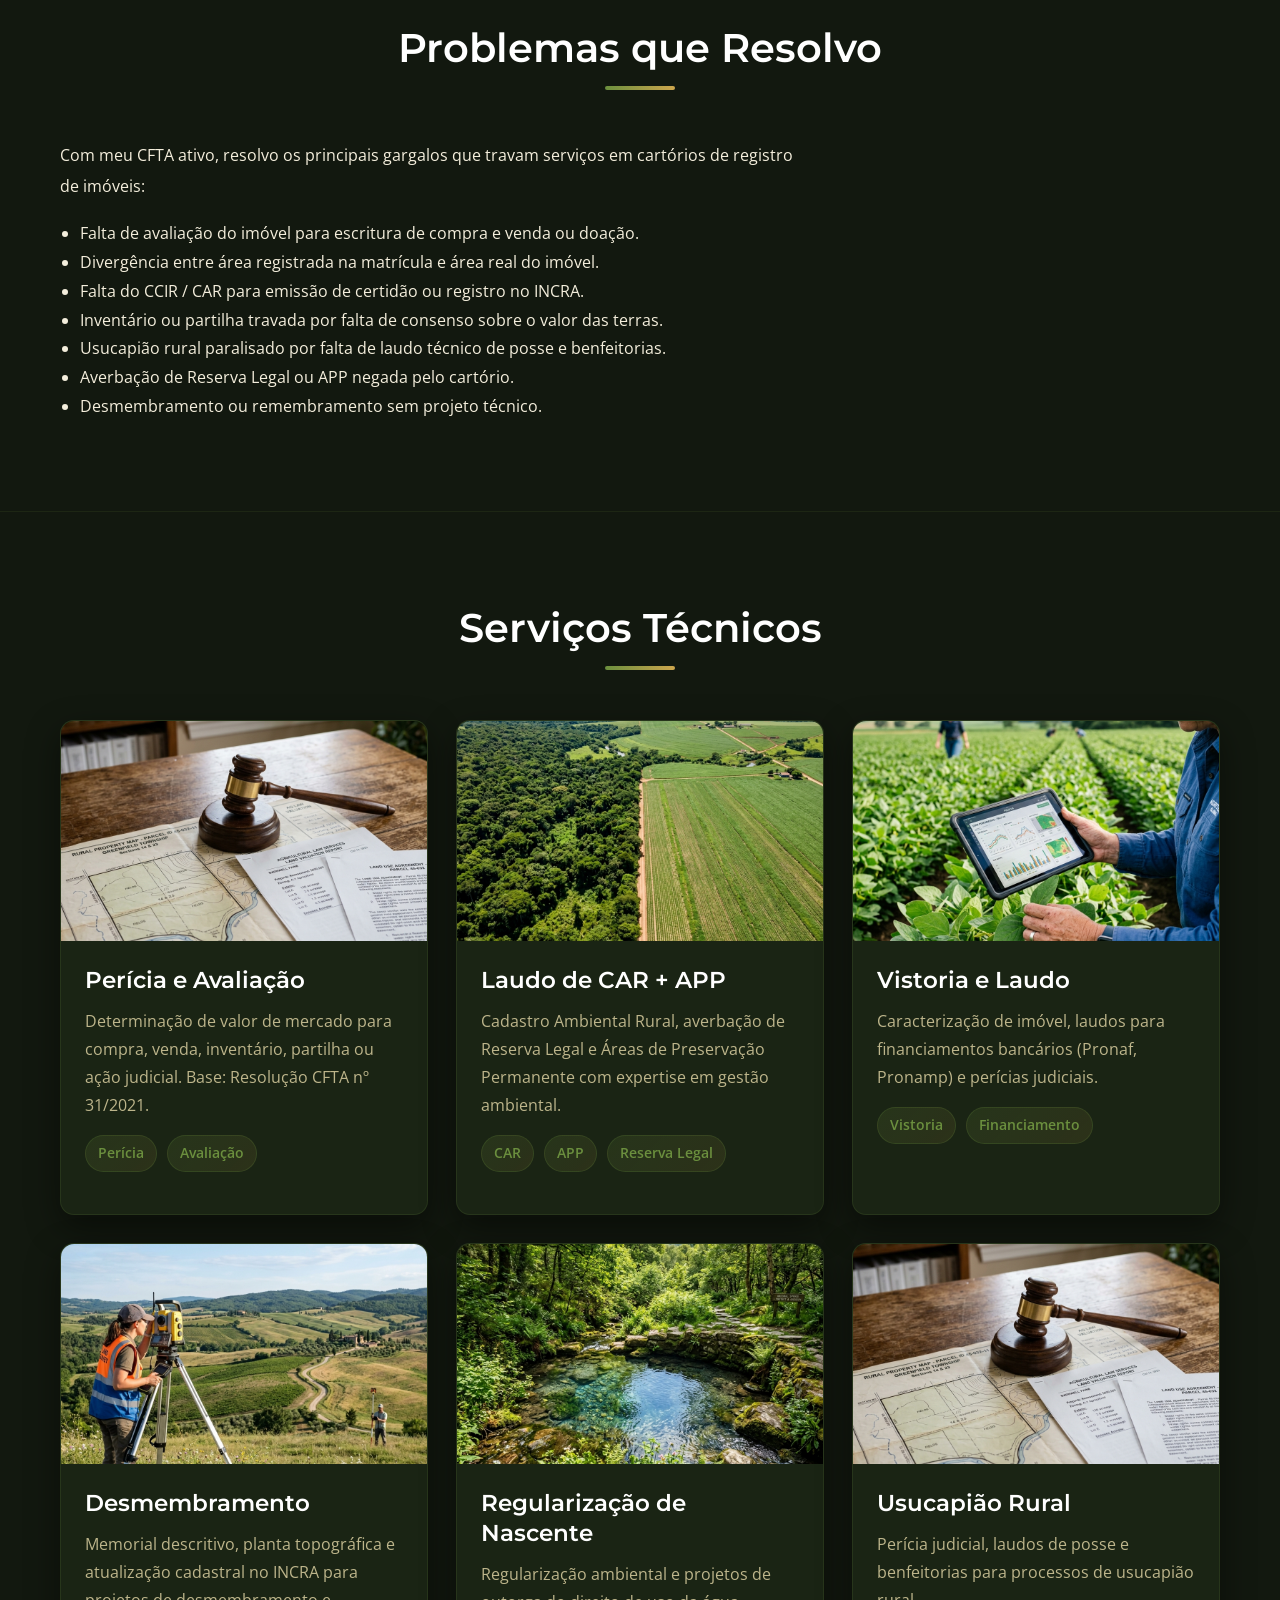
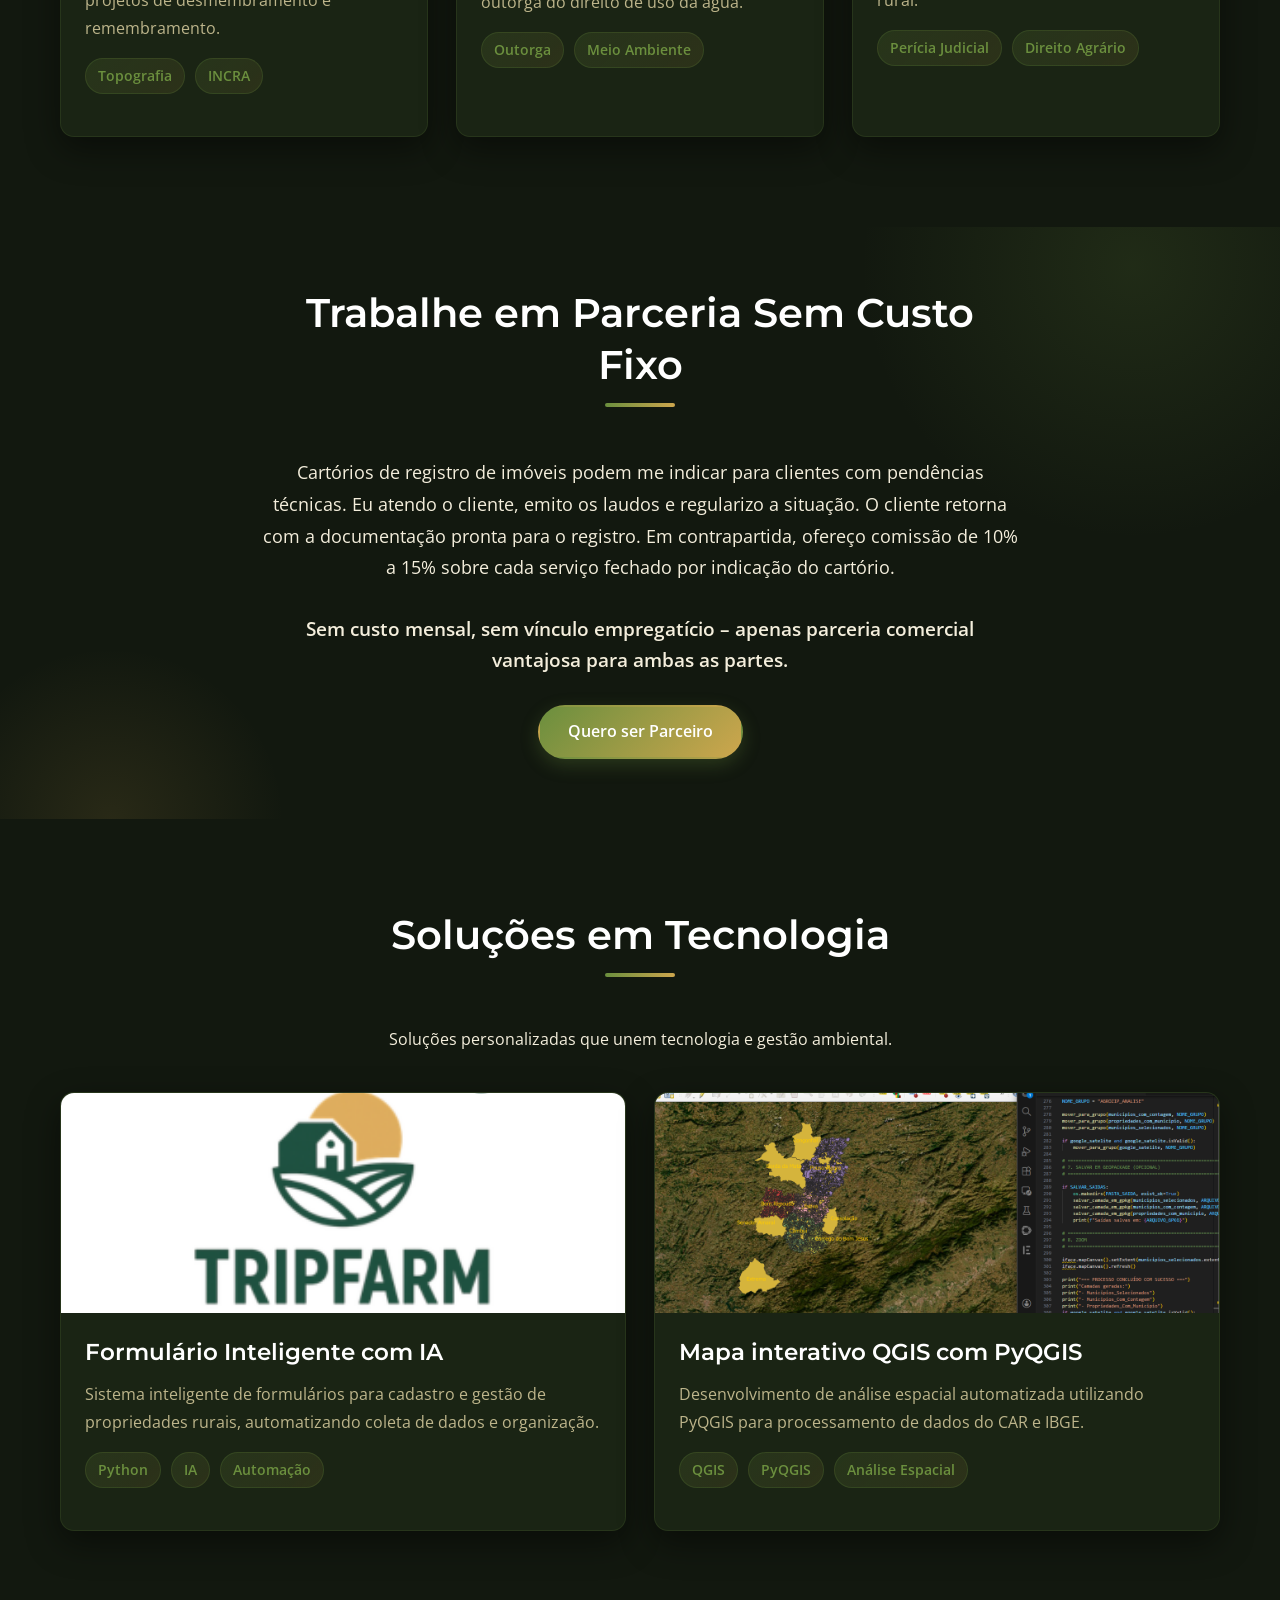
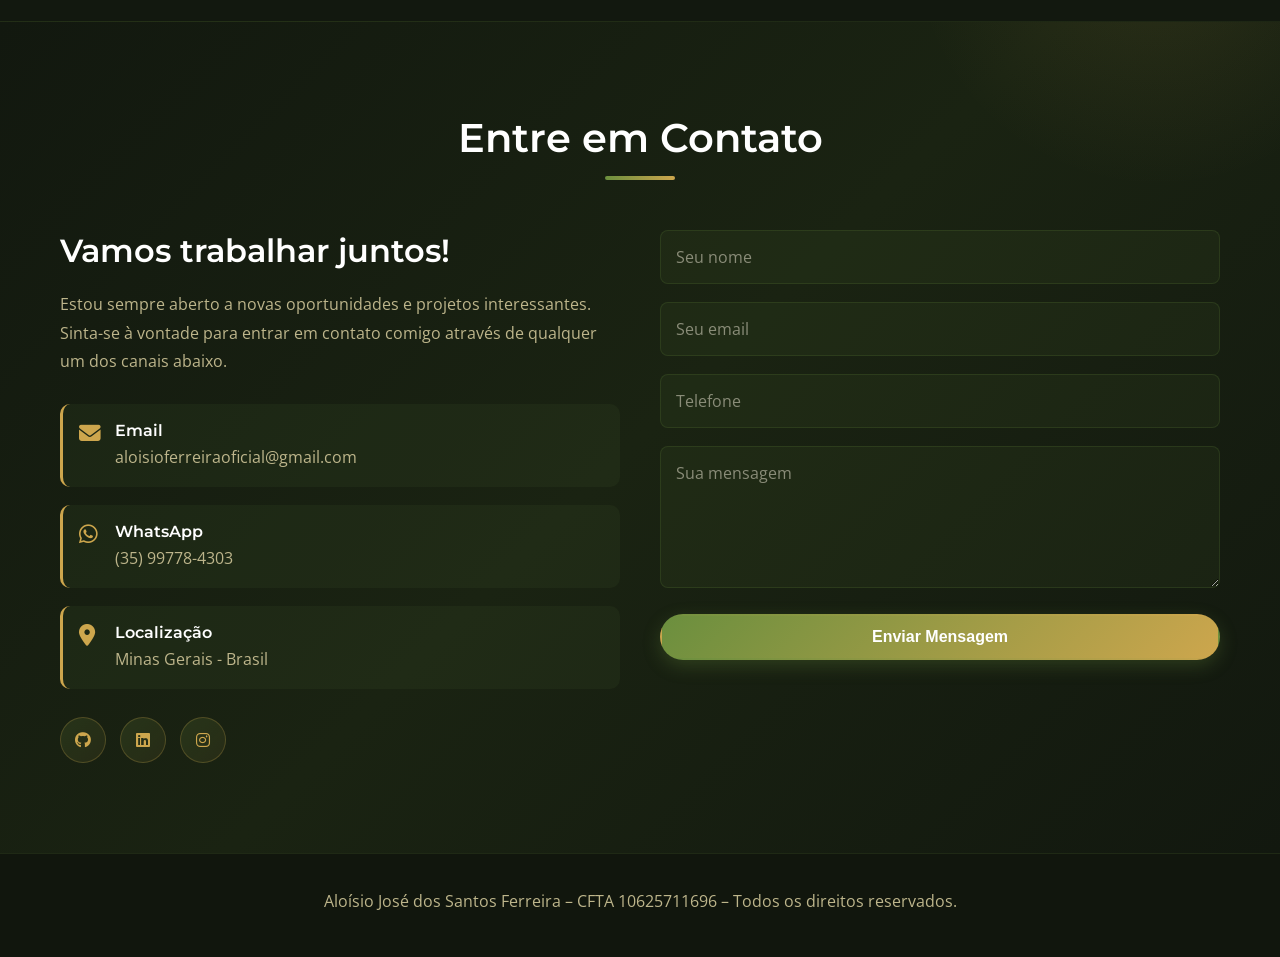
==== commit c5b8bb04: "Atualiza identidade visual para tema agrícola" ====
--- a/index.html
+++ b/index.html
@@ -6,7 +6,7 @@
     <meta name="viewport" content="width=device-width, initial-scale=1.0">
     <meta name="description"
         content="Portfólio de Aloísio José dos Santos Ferreira - Técnico Agrícola em Agricultura, Gestor Ambiental e Desenvolvedor Web.">
-    <meta name="theme-color" content="#7C3AED">
+    <meta name="theme-color" content="#6B8F3E">
     <title>Portfólio - Aloísio Ferreira</title>
 
     <link rel="stylesheet" href="style.css">
--- a/style.css
+++ b/style.css
@@ -5,18 +5,18 @@
 }
 
 :root {
-    --primary-color: #7C3AED;
-    --secondary-color: #5B21B6;
-    --accent-color: #00FF41;
-    --dark-color: #0F0F0F;
-    --dark-bg: #0A0A0A;
-    --card-bg: #1A1A1A;
-    --border-color: #2D2D2D;
-    --text-light: #E5E5E5;
-    --text-muted: #A0A0A0;
+    --primary-color: #6B8F3E;
+    --secondary-color: #4D6B2B;
+    --accent-color: #CDA64D;
+    --dark-color: #11160D;
+    --dark-bg: #12180F;
+    --card-bg: #1A2414;
+    --border-color: #304326;
+    --text-light: #F4EEDC;
+    --text-muted: #BDB58B;
     --white: #FFFFFF;
-    --shadow: 0 8px 32px rgba(124, 58, 237, 0.2);
-    --shadow-dark: 0 8px 32px rgba(0, 0, 0, 0.5);
+    --shadow: 0 10px 32px rgba(107, 143, 62, 0.2);
+    --shadow-dark: 0 12px 34px rgba(0, 0, 0, 0.45);
     --transition: all 0.3s ease;
 }
 
@@ -86,14 +86,14 @@
 }
 
 .btn-primary {
-    background: linear-gradient(135deg, var(--primary-color), var(--secondary-color));
-    color: var(--white);
-    box-shadow: 0 4px 15px rgba(124, 58, 237, 0.35);
+    background: linear-gradient(135deg, var(--primary-color), var(--accent-color));
+    color: var(--white);
+    box-shadow: 0 6px 18px rgba(107, 143, 62, 0.28);
 }
 
 .btn-primary:hover {
     transform: translateY(-3px);
-    box-shadow: 0 10px 24px rgba(124, 58, 237, 0.45);
+    box-shadow: 0 10px 24px rgba(205, 166, 77, 0.28);
 }
 
 .btn-secondary {
@@ -103,7 +103,7 @@
 }
 
 .btn-secondary:hover {
-    background: rgba(0, 255, 65, 0.08);
+    background: rgba(205, 166, 77, 0.12);
     transform: translateY(-3px);
 }
 
@@ -111,12 +111,12 @@
     position: fixed;
     top: 0;
     width: 100%;
-    background-color: rgba(10, 10, 10, 0.94);
+    background-color: rgba(18, 24, 15, 0.95);
     backdrop-filter: blur(12px);
     z-index: 1000;
     padding: 18px 0;
-    border-bottom: 1px solid rgba(124, 58, 237, 0.15);
-    box-shadow: 0 0 30px rgba(124, 58, 237, 0.12);
+    border-bottom: 1px solid rgba(107, 143, 62, 0.18);
+    box-shadow: 0 0 30px rgba(107, 143, 62, 0.14);
 }
 
 .navbar .container {
@@ -182,7 +182,7 @@
 
 .hero {
     padding-top: 150px;
-    background: linear-gradient(135deg, var(--dark-bg) 0%, #000000 50%, var(--dark-bg) 100%);
+    background: linear-gradient(135deg, var(--dark-bg) 0%, #1a2312 50%, var(--dark-bg) 100%);
     position: relative;
     overflow: hidden;
 }
@@ -195,7 +195,7 @@
     width: 550px;
     height: 550px;
     border-radius: 50%;
-    background: radial-gradient(circle, rgba(124, 58, 237, 0.14) 0%, transparent 70%);
+    background: radial-gradient(circle, rgba(107, 143, 62, 0.16) 0%, transparent 70%);
 }
 
 .hero::after {
@@ -206,7 +206,7 @@
     width: 350px;
     height: 350px;
     border-radius: 50%;
-    background: radial-gradient(circle, rgba(0, 255, 65, 0.08) 0%, transparent 70%);
+    background: radial-gradient(circle, rgba(205, 166, 77, 0.12) 0%, transparent 70%);
 }
 
 .hero-container {
@@ -263,8 +263,8 @@
     height: 350px;
     border-radius: 50%;
     object-fit: cover;
-    border: 4px solid rgba(124, 58, 237, 0.4);
-    box-shadow: 0 0 40px rgba(124, 58, 237, 0.35), 0 0 24px rgba(0, 255, 65, 0.15);
+    border: 4px solid rgba(107, 143, 62, 0.45);
+    box-shadow: 0 0 40px rgba(107, 143, 62, 0.28), 0 0 24px rgba(205, 166, 77, 0.16);
     animation: float 3s ease-in-out infinite;
 }
 
@@ -275,8 +275,8 @@
 
 .sobre {
     background-color: var(--dark-bg);
-    border-top: 1px solid rgba(124, 58, 237, 0.08);
-    border-bottom: 1px solid rgba(124, 58, 237, 0.08);
+    border-top: 1px solid rgba(107, 143, 62, 0.12);
+    border-bottom: 1px solid rgba(107, 143, 62, 0.12);
 }
 
 .sobre-content {
@@ -310,7 +310,7 @@
 
 .skill-item {
     background-color: var(--card-bg);
-    border: 1px solid rgba(124, 58, 237, 0.14);
+    border: 1px solid rgba(107, 143, 62, 0.16);
     border-radius: 12px;
     padding: 22px 15px;
     text-align: center;
@@ -320,8 +320,8 @@
 
 .skill-item:hover {
     transform: translateY(-5px);
-    border-color: var(--primary-color);
-    box-shadow: 0 0 20px rgba(124, 58, 237, 0.18);
+    border-color: var(--accent-color);
+    box-shadow: 0 0 20px rgba(107, 143, 62, 0.18);
 }
 
 .skill-item i {
@@ -360,7 +360,7 @@
 .info-card li {
     margin-bottom: 14px;
     padding-bottom: 14px;
-    border-bottom: 1px solid rgba(124, 58, 237, 0.12);
+    border-bottom: 1px solid rgba(107, 143, 62, 0.16);
     color: var(--text-light);
 }
 
@@ -384,20 +384,20 @@
     background-color: var(--card-bg);
     border-radius: 14px;
     overflow: hidden;
-    border: 1px solid rgba(124, 58, 237, 0.12);
+    border: 1px solid rgba(107, 143, 62, 0.16);
     box-shadow: var(--shadow-dark);
     transition: var(--transition);
 }
 
 .projeto-card:hover {
     transform: translateY(-8px);
-    box-shadow: 0 0 28px rgba(124, 58, 237, 0.22);
+    box-shadow: 0 0 28px rgba(107, 143, 62, 0.22);
 }
 
 .projeto-img {
     width: 100%;
     height: 220px;
-    background: linear-gradient(135deg, rgba(124, 58, 237, 0.12), rgba(0, 255, 65, 0.04));
+    background: linear-gradient(135deg, rgba(107, 143, 62, 0.16), rgba(205, 166, 77, 0.08));
     display: flex;
     align-items: center;
     justify-content: center;
@@ -449,8 +449,8 @@
     border-radius: 999px;
     font-size: 0.88rem;
     color: var(--primary-color);
-    background: linear-gradient(135deg, rgba(124, 58, 237, 0.16), rgba(0, 255, 65, 0.05));
-    border: 1px solid rgba(124, 58, 237, 0.2);
+    background: linear-gradient(135deg, rgba(107, 143, 62, 0.16), rgba(205, 166, 77, 0.1));
+    border: 1px solid rgba(107, 143, 62, 0.2);
     font-weight: 600;
 }
 
@@ -477,8 +477,8 @@
 }
 
 .contato {
-    background: linear-gradient(135deg, var(--dark-bg) 0%, #000000 50%, var(--dark-bg) 100%);
-    border-top: 1px solid rgba(124, 58, 237, 0.08);
+    background: linear-gradient(135deg, var(--dark-bg) 0%, #1a2312 50%, var(--dark-bg) 100%);
+    border-top: 1px solid rgba(107, 143, 62, 0.12);
     position: relative;
     overflow: hidden;
 }
@@ -491,7 +491,7 @@
     width: 500px;
     height: 500px;
     border-radius: 50%;
-    background: radial-gradient(circle, rgba(0, 255, 65, 0.08) 0%, transparent 70%);
+    background: radial-gradient(circle, rgba(205, 166, 77, 0.1) 0%, transparent 70%);
 }
 
 .contato-content {
@@ -524,14 +524,14 @@
     gap: 14px;
     margin-bottom: 18px;
     padding: 16px;
-    background: rgba(124, 58, 237, 0.05);
+    background: rgba(107, 143, 62, 0.08);
     border-radius: 10px;
     border-left: 3px solid var(--accent-color);
     transition: var(--transition);
 }
 
 .contato-item:hover {
-    background: rgba(124, 58, 237, 0.1);
+    background: rgba(107, 143, 62, 0.14);
     transform: translateX(5px);
 }
 
@@ -577,8 +577,8 @@
     border-radius: 50%;
     text-decoration: none;
     color: var(--accent-color);
-    background: linear-gradient(135deg, rgba(124, 58, 237, 0.18), rgba(0, 255, 65, 0.06));
-    border: 1px solid rgba(0, 255, 65, 0.25);
+    background: linear-gradient(135deg, rgba(107, 143, 62, 0.18), rgba(205, 166, 77, 0.08));
+    border: 1px solid rgba(205, 166, 77, 0.25);
     transition: var(--transition);
 }
 
@@ -586,7 +586,7 @@
     transform: translateY(-4px);
     color: var(--white);
     background: linear-gradient(135deg, var(--primary-color), var(--accent-color));
-    box-shadow: 0 0 20px rgba(0, 255, 65, 0.25);
+    box-shadow: 0 0 20px rgba(205, 166, 77, 0.22);
 }
 
 .contato-form .form-group {
@@ -597,9 +597,9 @@
 .contato-form textarea {
     width: 100%;
     padding: 15px;
-    background: rgba(124, 58, 237, 0.05);
+    background: rgba(107, 143, 62, 0.08);
     color: var(--text-light);
-    border: 1px solid rgba(124, 58, 237, 0.18);
+    border: 1px solid rgba(107, 143, 62, 0.18);
     border-radius: 8px;
     font-family: 'Open Sans', sans-serif;
     font-size: 1rem;
@@ -608,15 +608,15 @@
 
 .contato-form input::placeholder,
 .contato-form textarea::placeholder {
-    color: rgba(229, 229, 229, 0.48);
+    color: rgba(244, 238, 220, 0.5);
 }
 
 .contato-form input:focus,
 .contato-form textarea:focus {
     outline: none;
     border-color: var(--accent-color);
-    box-shadow: 0 0 16px rgba(0, 255, 65, 0.12);
-    background: rgba(124, 58, 237, 0.08);
+    box-shadow: 0 0 16px rgba(205, 166, 77, 0.16);
+    background: rgba(107, 143, 62, 0.12);
 }
 
 .contato-form button {
@@ -627,7 +627,7 @@
     background-color: var(--dark-color);
     text-align: center;
     padding: 35px 0;
-    border-top: 1px solid rgba(124, 58, 237, 0.15);
+    border-top: 1px solid rgba(107, 143, 62, 0.16);
 }
 
 .footer p {
@@ -702,12 +702,12 @@
         top: 72px;
         left: 0;
         width: 100%;
-        background: rgba(10, 10, 10, 0.98);
+        background: rgba(18, 24, 15, 0.98);
         flex-direction: column;
         padding: 20px;
         gap: 18px;
-        border-top: 1px solid rgba(124, 58, 237, 0.12);
-        border-bottom: 1px solid rgba(124, 58, 237, 0.12);
+        border-top: 1px solid rgba(107, 143, 62, 0.16);
+        border-bottom: 1px solid rgba(107, 143, 62, 0.16);
     }
 
     .menu-toggle {
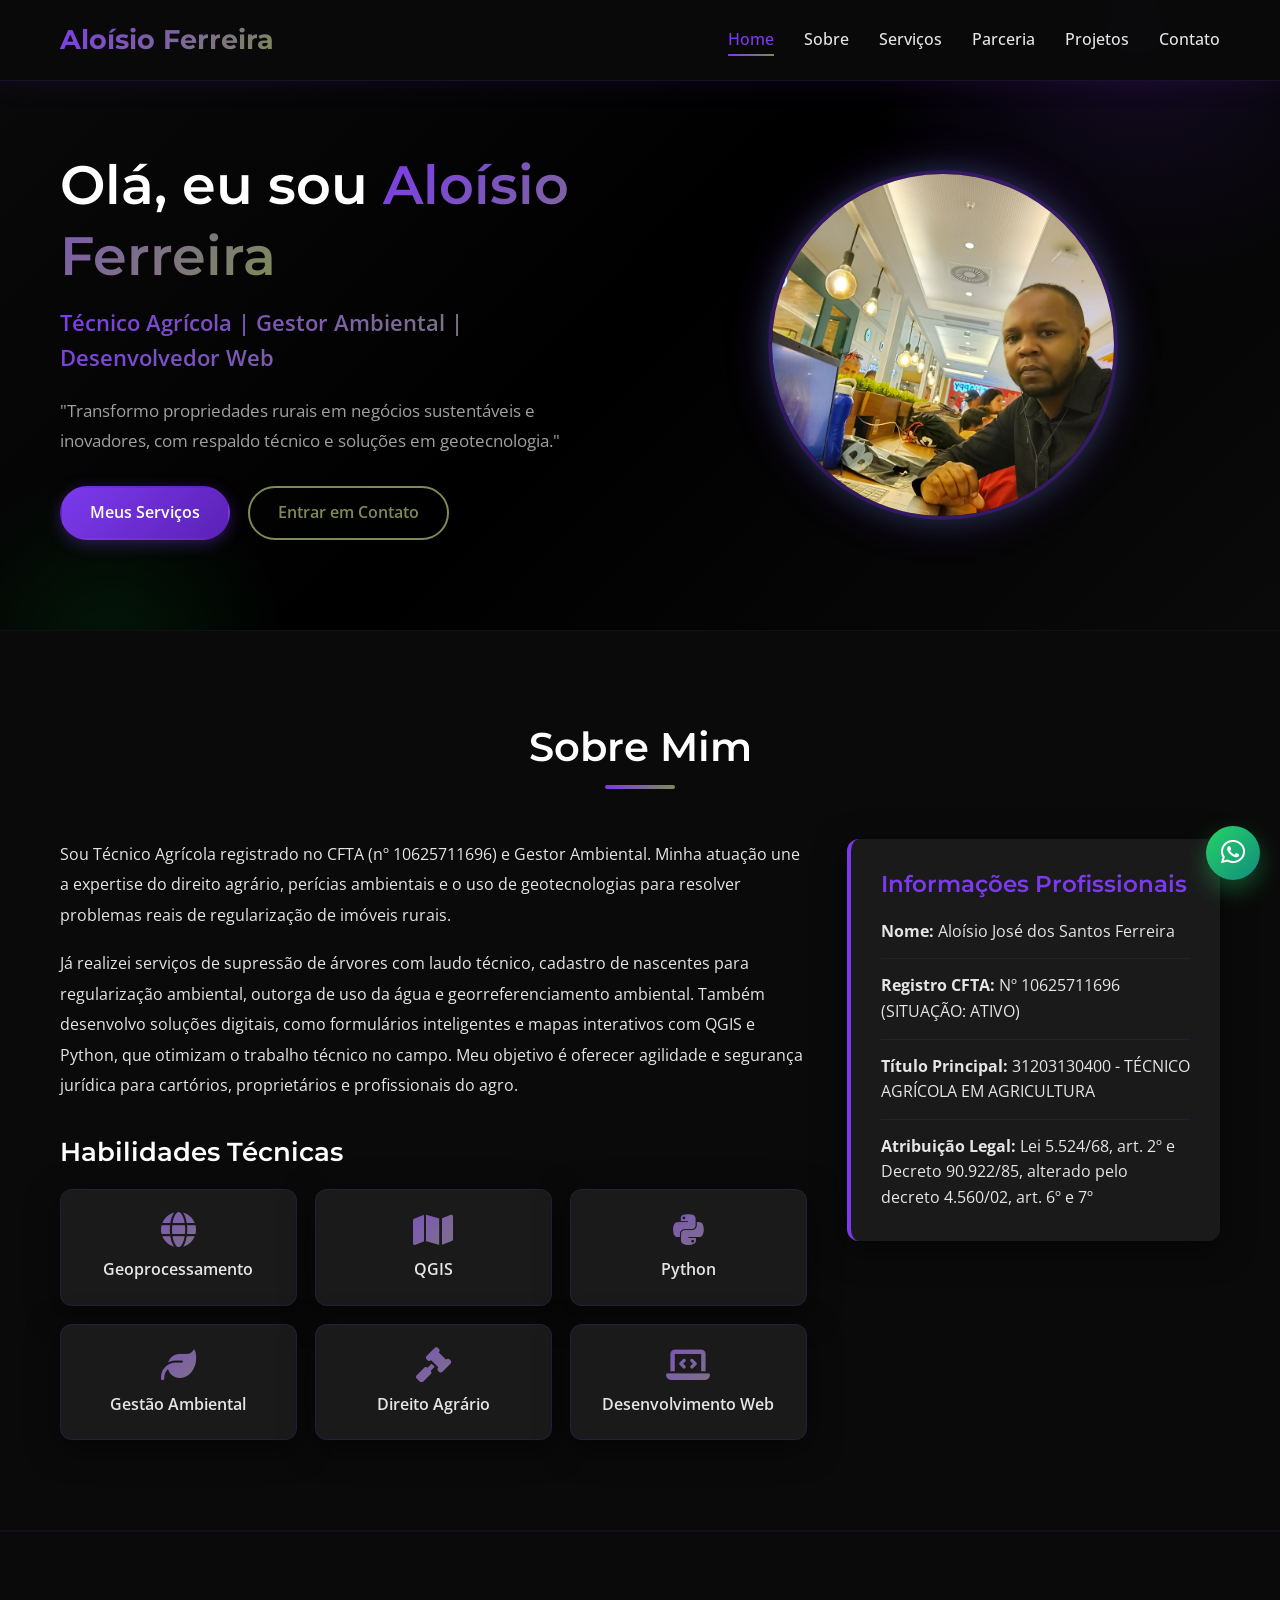
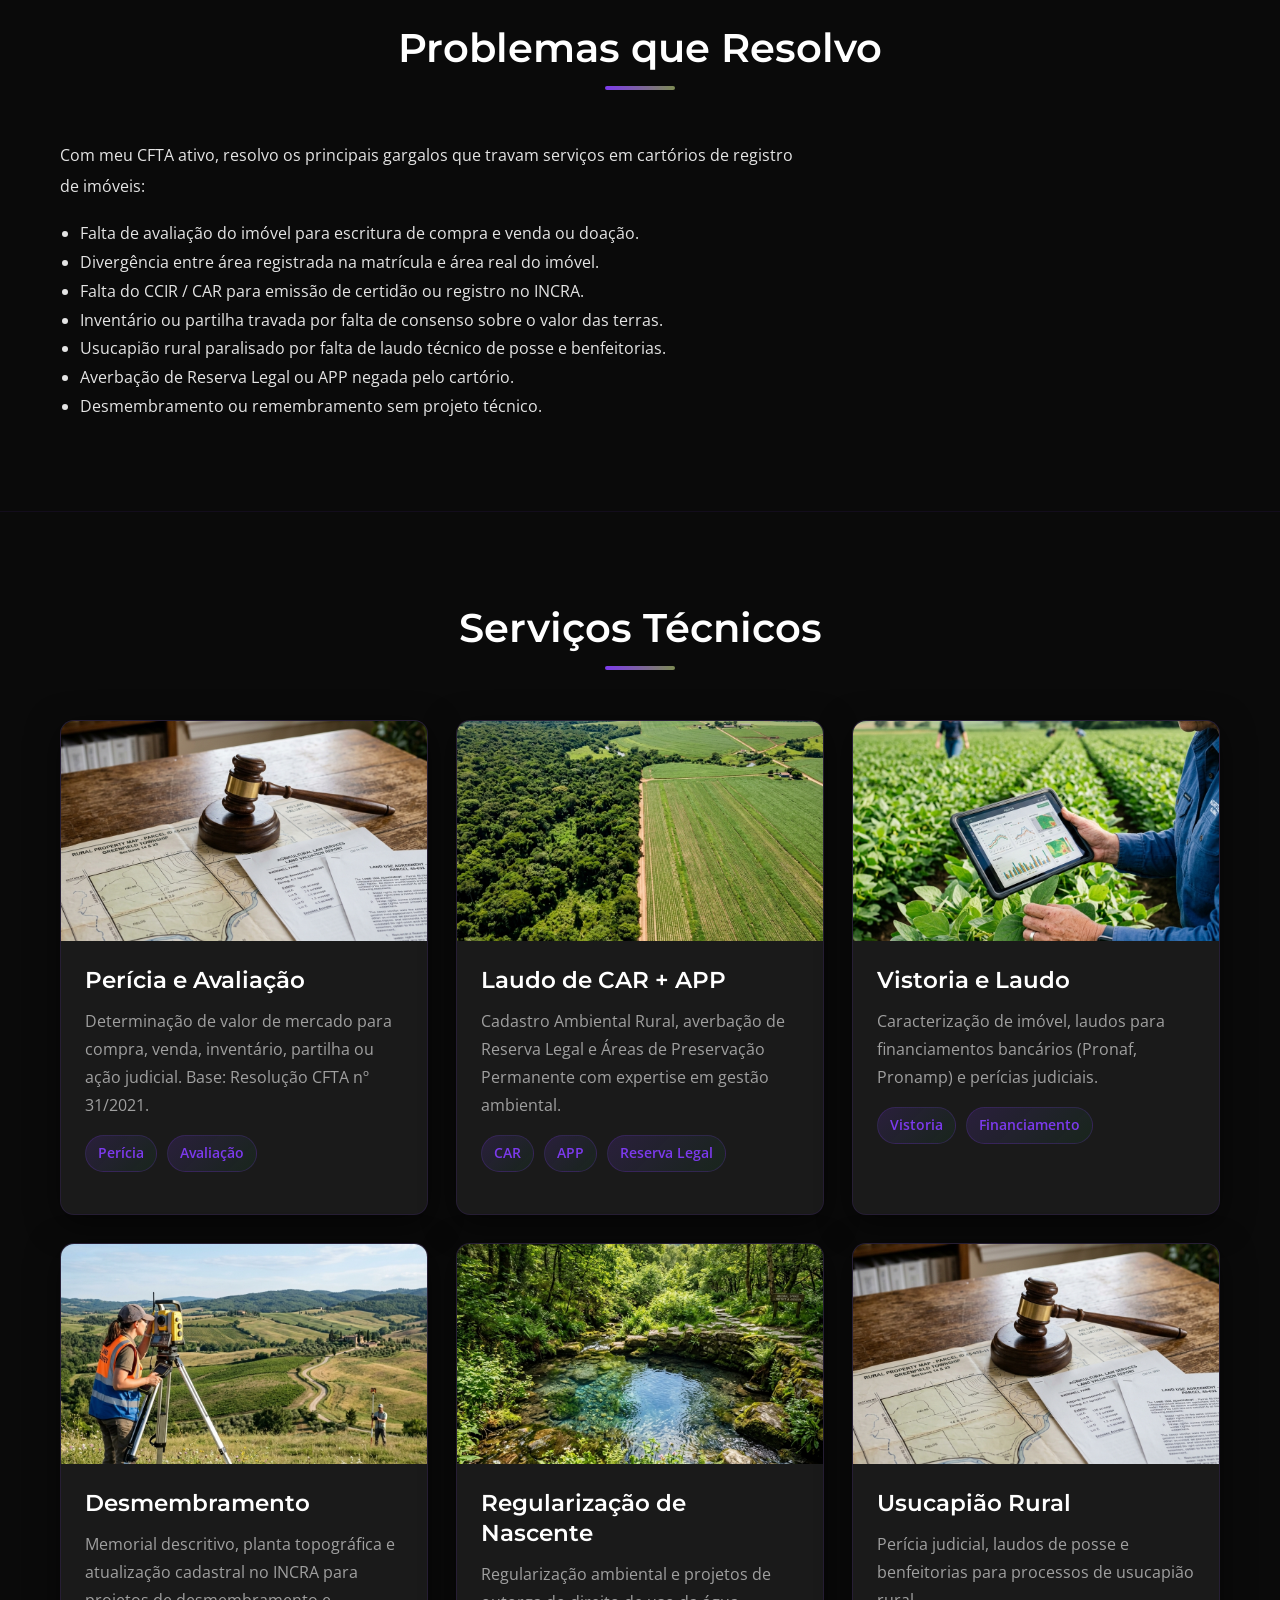
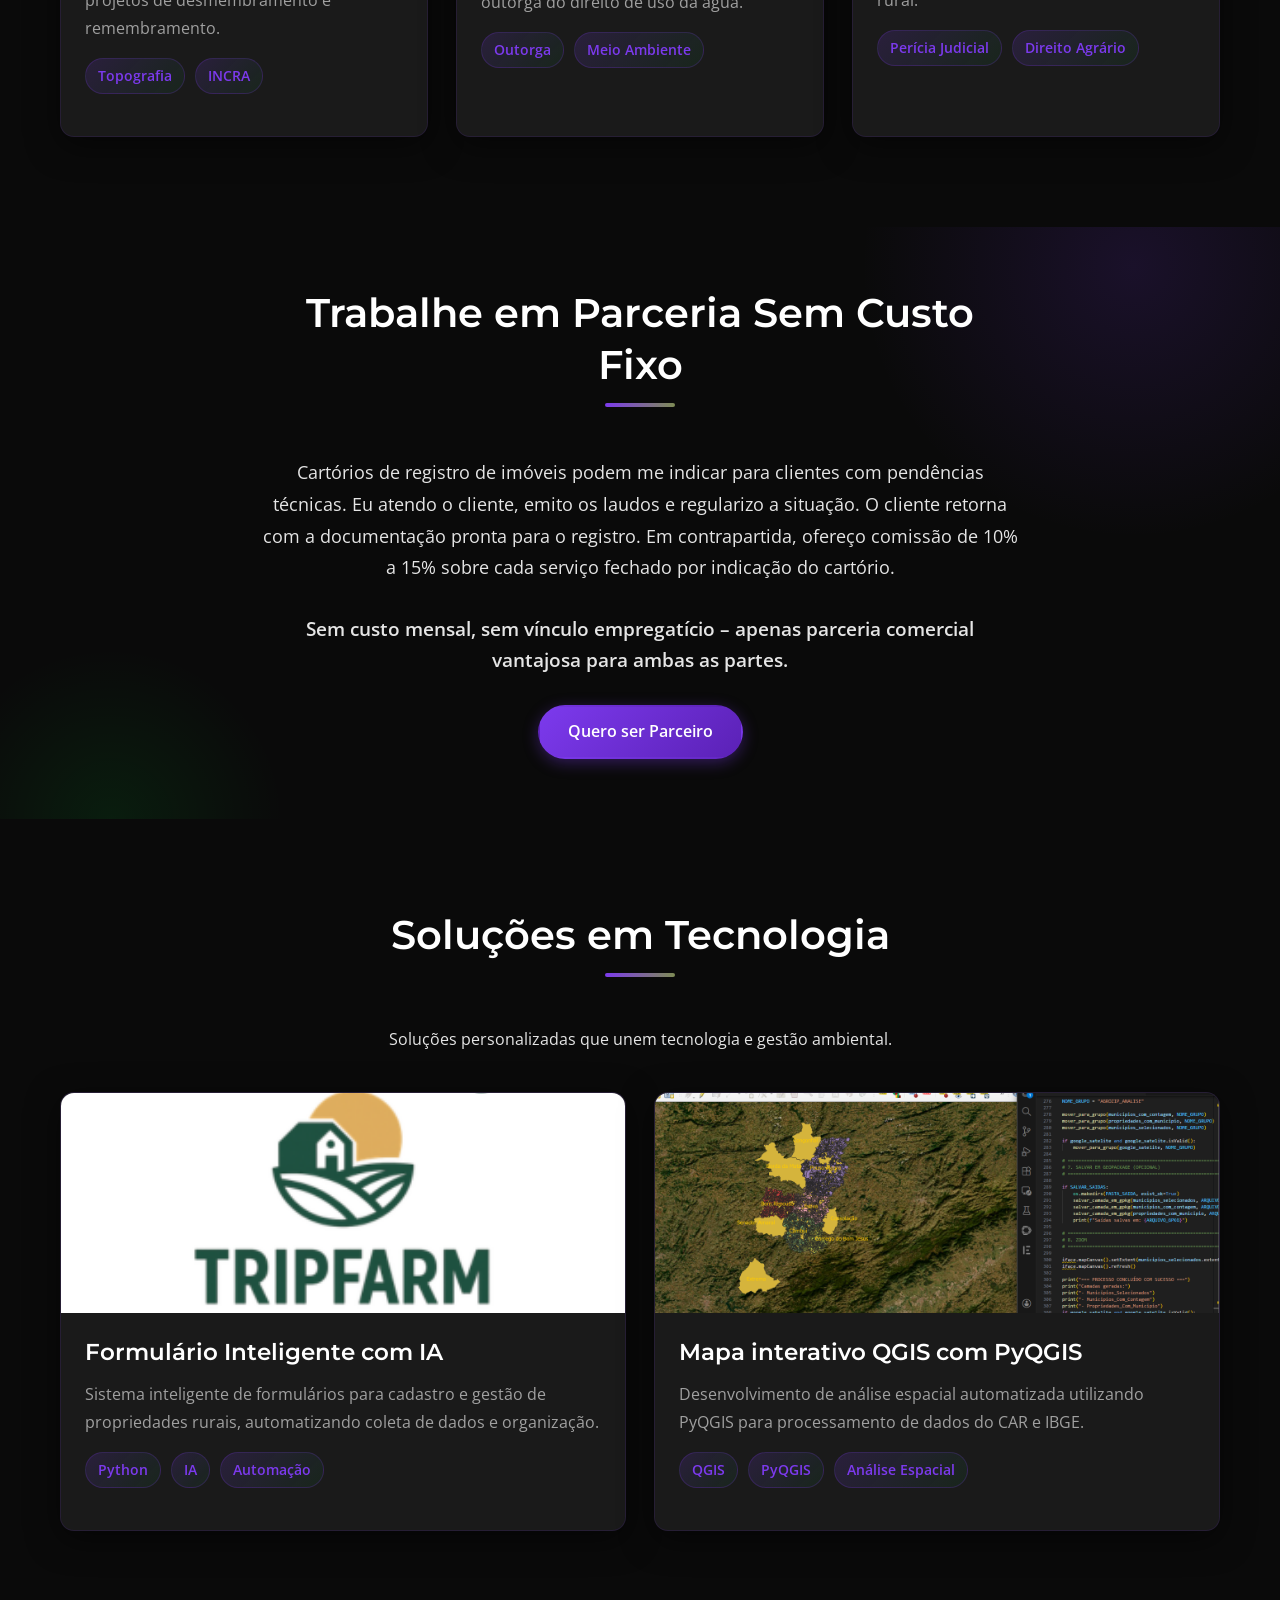
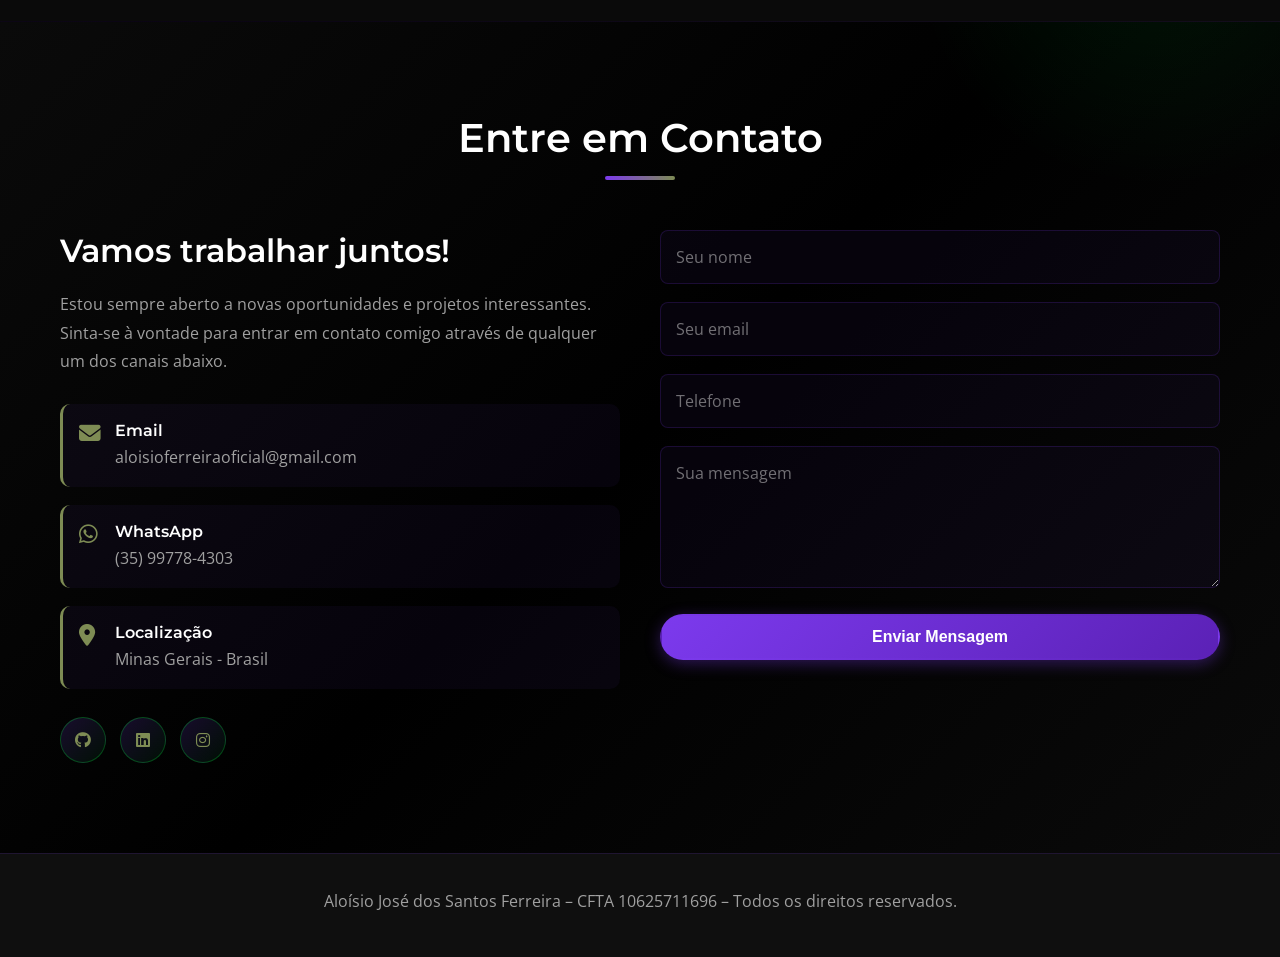
==== commit 10ff9fee: "Revert "Atualiza identidade visual para tema agrícola" This reverts commit c5b8bb04835a6483f452c946f" ====
--- a/index.html
+++ b/index.html
@@ -6,7 +6,7 @@
     <meta name="viewport" content="width=device-width, initial-scale=1.0">
     <meta name="description"
         content="Portfólio de Aloísio José dos Santos Ferreira - Técnico Agrícola em Agricultura, Gestor Ambiental e Desenvolvedor Web.">
-    <meta name="theme-color" content="#6B8F3E">
+    <meta name="theme-color" content="#7C3AED">
     <title>Portfólio - Aloísio Ferreira</title>
 
     <link rel="stylesheet" href="style.css">
--- a/style.css
+++ b/style.css
@@ -5,18 +5,18 @@
 }
 
 :root {
-    --primary-color: #6B8F3E;
-    --secondary-color: #4D6B2B;
-    --accent-color: #CDA64D;
-    --dark-color: #11160D;
-    --dark-bg: #12180F;
-    --card-bg: #1A2414;
-    --border-color: #304326;
-    --text-light: #F4EEDC;
-    --text-muted: #BDB58B;
+    --primary-color: #7C3AED;
+    --secondary-color: #5B21B6;
+    --accent-color: #7e8c54;
+    --dark-color: #0F0F0F;
+    --dark-bg: #0A0A0A;
+    --card-bg: #1A1A1A;
+    --border-color: #2D2D2D;
+    --text-light: #E5E5E5;
+    --text-muted: #A0A0A0;
     --white: #FFFFFF;
-    --shadow: 0 10px 32px rgba(107, 143, 62, 0.2);
-    --shadow-dark: 0 12px 34px rgba(0, 0, 0, 0.45);
+    --shadow: 0 8px 32px rgba(124, 58, 237, 0.2);
+    --shadow-dark: 0 8px 32px rgba(0, 0, 0, 0.5);
     --transition: all 0.3s ease;
 }
 
@@ -86,14 +86,14 @@
 }
 
 .btn-primary {
-    background: linear-gradient(135deg, var(--primary-color), var(--accent-color));
-    color: var(--white);
-    box-shadow: 0 6px 18px rgba(107, 143, 62, 0.28);
+    background: linear-gradient(135deg, var(--primary-color), var(--secondary-color));
+    color: var(--white);
+    box-shadow: 0 4px 15px rgba(124, 58, 237, 0.35);
 }
 
 .btn-primary:hover {
     transform: translateY(-3px);
-    box-shadow: 0 10px 24px rgba(205, 166, 77, 0.28);
+    box-shadow: 0 10px 24px rgba(124, 58, 237, 0.45);
 }
 
 .btn-secondary {
@@ -103,7 +103,7 @@
 }
 
 .btn-secondary:hover {
-    background: rgba(205, 166, 77, 0.12);
+    background: rgba(0, 255, 65, 0.08);
     transform: translateY(-3px);
 }
 
@@ -111,12 +111,12 @@
     position: fixed;
     top: 0;
     width: 100%;
-    background-color: rgba(18, 24, 15, 0.95);
+    background-color: rgba(10, 10, 10, 0.94);
     backdrop-filter: blur(12px);
     z-index: 1000;
     padding: 18px 0;
-    border-bottom: 1px solid rgba(107, 143, 62, 0.18);
-    box-shadow: 0 0 30px rgba(107, 143, 62, 0.14);
+    border-bottom: 1px solid rgba(124, 58, 237, 0.15);
+    box-shadow: 0 0 30px rgba(124, 58, 237, 0.12);
 }
 
 .navbar .container {
@@ -182,7 +182,7 @@
 
 .hero {
     padding-top: 150px;
-    background: linear-gradient(135deg, var(--dark-bg) 0%, #1a2312 50%, var(--dark-bg) 100%);
+    background: linear-gradient(135deg, var(--dark-bg) 0%, #000000 50%, var(--dark-bg) 100%);
     position: relative;
     overflow: hidden;
 }
@@ -195,7 +195,7 @@
     width: 550px;
     height: 550px;
     border-radius: 50%;
-    background: radial-gradient(circle, rgba(107, 143, 62, 0.16) 0%, transparent 70%);
+    background: radial-gradient(circle, rgba(124, 58, 237, 0.14) 0%, transparent 70%);
 }
 
 .hero::after {
@@ -206,7 +206,7 @@
     width: 350px;
     height: 350px;
     border-radius: 50%;
-    background: radial-gradient(circle, rgba(205, 166, 77, 0.12) 0%, transparent 70%);
+    background: radial-gradient(circle, rgba(0, 255, 65, 0.08) 0%, transparent 70%);
 }
 
 .hero-container {
@@ -263,8 +263,8 @@
     height: 350px;
     border-radius: 50%;
     object-fit: cover;
-    border: 4px solid rgba(107, 143, 62, 0.45);
-    box-shadow: 0 0 40px rgba(107, 143, 62, 0.28), 0 0 24px rgba(205, 166, 77, 0.16);
+    border: 4px solid rgba(124, 58, 237, 0.4);
+    box-shadow: 0 0 40px rgba(124, 58, 237, 0.35), 0 0 24px rgba(0, 255, 65, 0.15);
     animation: float 3s ease-in-out infinite;
 }
 
@@ -275,8 +275,8 @@
 
 .sobre {
     background-color: var(--dark-bg);
-    border-top: 1px solid rgba(107, 143, 62, 0.12);
-    border-bottom: 1px solid rgba(107, 143, 62, 0.12);
+    border-top: 1px solid rgba(124, 58, 237, 0.08);
+    border-bottom: 1px solid rgba(124, 58, 237, 0.08);
 }
 
 .sobre-content {
@@ -310,7 +310,7 @@
 
 .skill-item {
     background-color: var(--card-bg);
-    border: 1px solid rgba(107, 143, 62, 0.16);
+    border: 1px solid rgba(124, 58, 237, 0.14);
     border-radius: 12px;
     padding: 22px 15px;
     text-align: center;
@@ -320,8 +320,8 @@
 
 .skill-item:hover {
     transform: translateY(-5px);
-    border-color: var(--accent-color);
-    box-shadow: 0 0 20px rgba(107, 143, 62, 0.18);
+    border-color: var(--primary-color);
+    box-shadow: 0 0 20px rgba(124, 58, 237, 0.18);
 }
 
 .skill-item i {
@@ -360,7 +360,7 @@
 .info-card li {
     margin-bottom: 14px;
     padding-bottom: 14px;
-    border-bottom: 1px solid rgba(107, 143, 62, 0.16);
+    border-bottom: 1px solid rgba(124, 58, 237, 0.12);
     color: var(--text-light);
 }
 
@@ -384,20 +384,20 @@
     background-color: var(--card-bg);
     border-radius: 14px;
     overflow: hidden;
-    border: 1px solid rgba(107, 143, 62, 0.16);
+    border: 1px solid rgba(124, 58, 237, 0.12);
     box-shadow: var(--shadow-dark);
     transition: var(--transition);
 }
 
 .projeto-card:hover {
     transform: translateY(-8px);
-    box-shadow: 0 0 28px rgba(107, 143, 62, 0.22);
+    box-shadow: 0 0 28px rgba(124, 58, 237, 0.22);
 }
 
 .projeto-img {
     width: 100%;
     height: 220px;
-    background: linear-gradient(135deg, rgba(107, 143, 62, 0.16), rgba(205, 166, 77, 0.08));
+    background: linear-gradient(135deg, rgba(124, 58, 237, 0.12), rgba(0, 255, 65, 0.04));
     display: flex;
     align-items: center;
     justify-content: center;
@@ -449,8 +449,8 @@
     border-radius: 999px;
     font-size: 0.88rem;
     color: var(--primary-color);
-    background: linear-gradient(135deg, rgba(107, 143, 62, 0.16), rgba(205, 166, 77, 0.1));
-    border: 1px solid rgba(107, 143, 62, 0.2);
+    background: linear-gradient(135deg, rgba(124, 58, 237, 0.16), rgba(0, 255, 65, 0.05));
+    border: 1px solid rgba(124, 58, 237, 0.2);
     font-weight: 600;
 }
 
@@ -477,8 +477,8 @@
 }
 
 .contato {
-    background: linear-gradient(135deg, var(--dark-bg) 0%, #1a2312 50%, var(--dark-bg) 100%);
-    border-top: 1px solid rgba(107, 143, 62, 0.12);
+    background: linear-gradient(135deg, var(--dark-bg) 0%, #000000 50%, var(--dark-bg) 100%);
+    border-top: 1px solid rgba(124, 58, 237, 0.08);
     position: relative;
     overflow: hidden;
 }
@@ -491,7 +491,7 @@
     width: 500px;
     height: 500px;
     border-radius: 50%;
-    background: radial-gradient(circle, rgba(205, 166, 77, 0.1) 0%, transparent 70%);
+    background: radial-gradient(circle, rgba(0, 255, 65, 0.08) 0%, transparent 70%);
 }
 
 .contato-content {
@@ -524,14 +524,14 @@
     gap: 14px;
     margin-bottom: 18px;
     padding: 16px;
-    background: rgba(107, 143, 62, 0.08);
+    background: rgba(124, 58, 237, 0.05);
     border-radius: 10px;
     border-left: 3px solid var(--accent-color);
     transition: var(--transition);
 }
 
 .contato-item:hover {
-    background: rgba(107, 143, 62, 0.14);
+    background: rgba(124, 58, 237, 0.1);
     transform: translateX(5px);
 }
 
@@ -577,8 +577,8 @@
     border-radius: 50%;
     text-decoration: none;
     color: var(--accent-color);
-    background: linear-gradient(135deg, rgba(107, 143, 62, 0.18), rgba(205, 166, 77, 0.08));
-    border: 1px solid rgba(205, 166, 77, 0.25);
+    background: linear-gradient(135deg, rgba(124, 58, 237, 0.18), rgba(0, 255, 65, 0.06));
+    border: 1px solid rgba(0, 255, 65, 0.25);
     transition: var(--transition);
 }
 
@@ -586,7 +586,7 @@
     transform: translateY(-4px);
     color: var(--white);
     background: linear-gradient(135deg, var(--primary-color), var(--accent-color));
-    box-shadow: 0 0 20px rgba(205, 166, 77, 0.22);
+    box-shadow: 0 0 20px rgba(0, 255, 65, 0.25);
 }
 
 .contato-form .form-group {
@@ -597,9 +597,9 @@
 .contato-form textarea {
     width: 100%;
     padding: 15px;
-    background: rgba(107, 143, 62, 0.08);
+    background: rgba(124, 58, 237, 0.05);
     color: var(--text-light);
-    border: 1px solid rgba(107, 143, 62, 0.18);
+    border: 1px solid rgba(124, 58, 237, 0.18);
     border-radius: 8px;
     font-family: 'Open Sans', sans-serif;
     font-size: 1rem;
@@ -608,15 +608,15 @@
 
 .contato-form input::placeholder,
 .contato-form textarea::placeholder {
-    color: rgba(244, 238, 220, 0.5);
+    color: rgba(229, 229, 229, 0.48);
 }
 
 .contato-form input:focus,
 .contato-form textarea:focus {
     outline: none;
     border-color: var(--accent-color);
-    box-shadow: 0 0 16px rgba(205, 166, 77, 0.16);
-    background: rgba(107, 143, 62, 0.12);
+    box-shadow: 0 0 16px rgba(0, 255, 65, 0.12);
+    background: rgba(124, 58, 237, 0.08);
 }
 
 .contato-form button {
@@ -627,7 +627,7 @@
     background-color: var(--dark-color);
     text-align: center;
     padding: 35px 0;
-    border-top: 1px solid rgba(107, 143, 62, 0.16);
+    border-top: 1px solid rgba(124, 58, 237, 0.15);
 }
 
 .footer p {
@@ -702,12 +702,12 @@
         top: 72px;
         left: 0;
         width: 100%;
-        background: rgba(18, 24, 15, 0.98);
+        background: rgba(10, 10, 10, 0.98);
         flex-direction: column;
         padding: 20px;
         gap: 18px;
-        border-top: 1px solid rgba(107, 143, 62, 0.16);
-        border-bottom: 1px solid rgba(107, 143, 62, 0.16);
+        border-top: 1px solid rgba(124, 58, 237, 0.12);
+        border-bottom: 1px solid rgba(124, 58, 237, 0.12);
     }
 
     .menu-toggle {
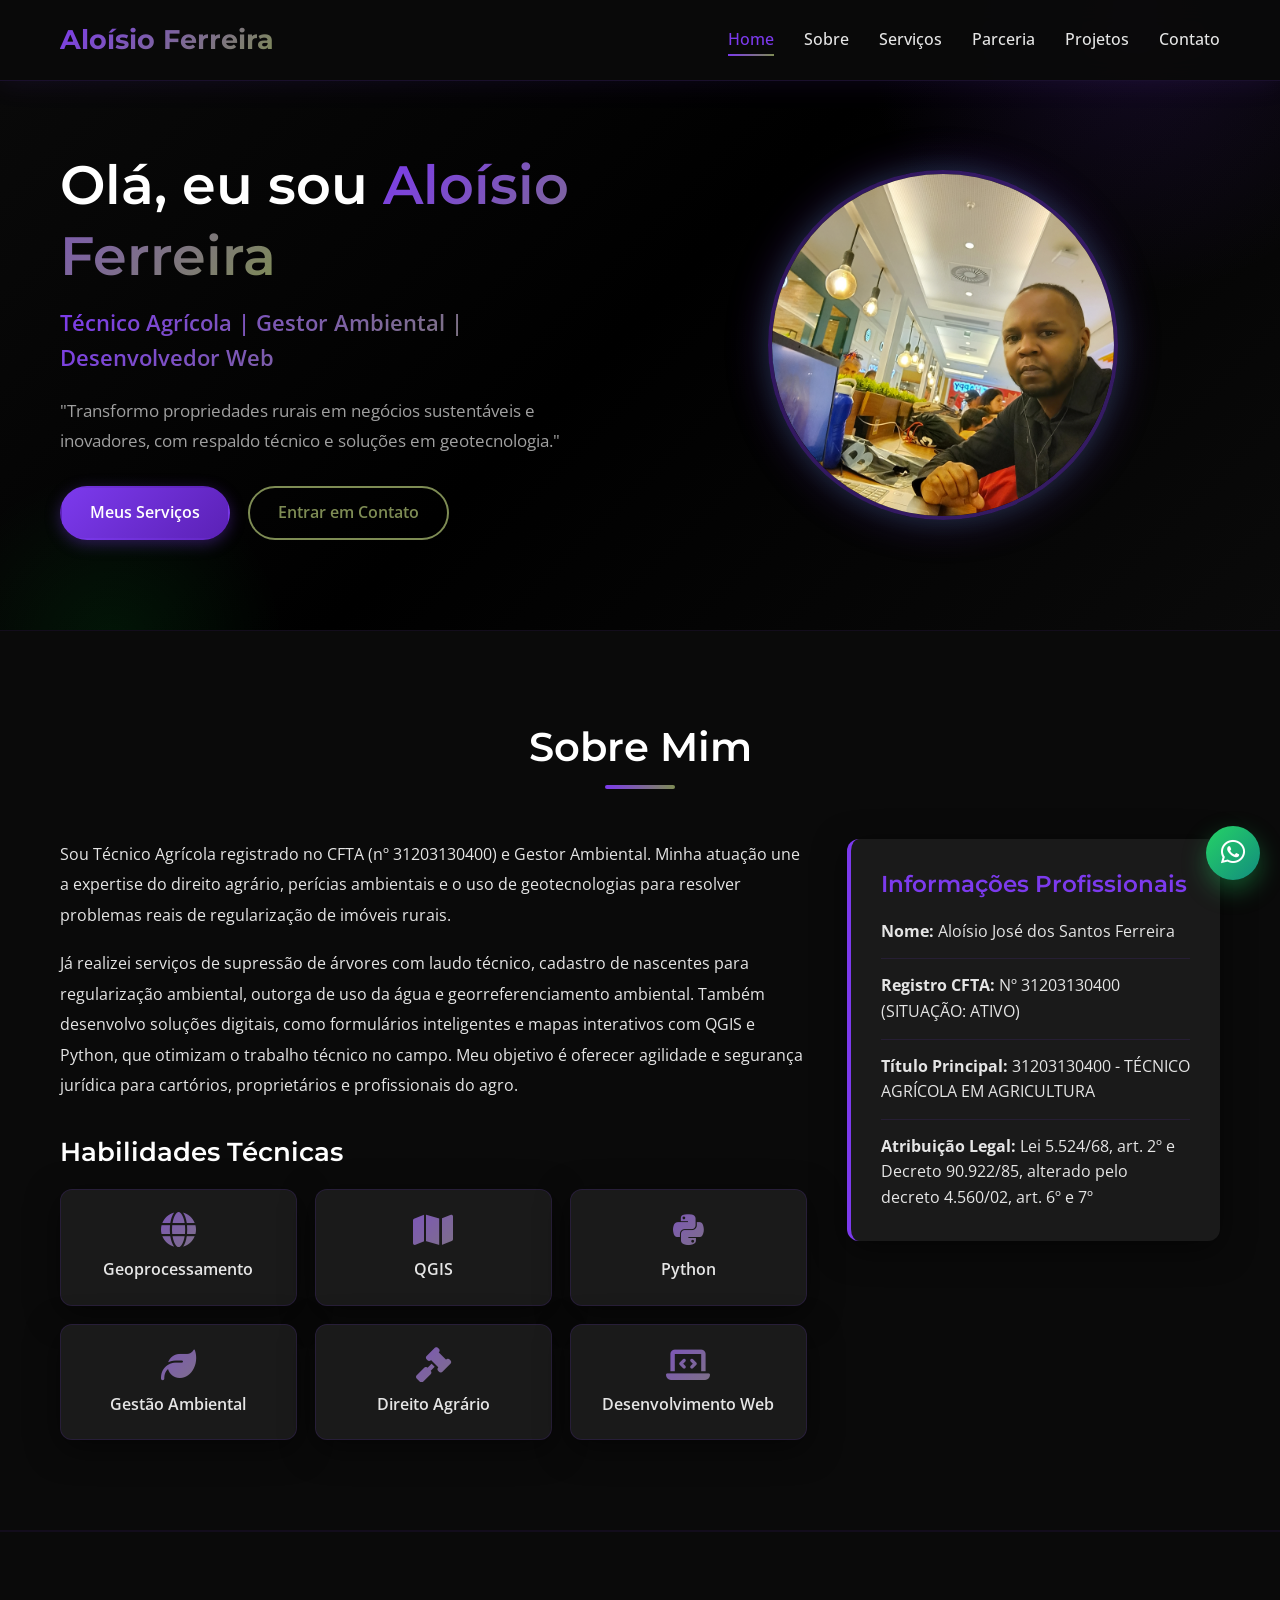
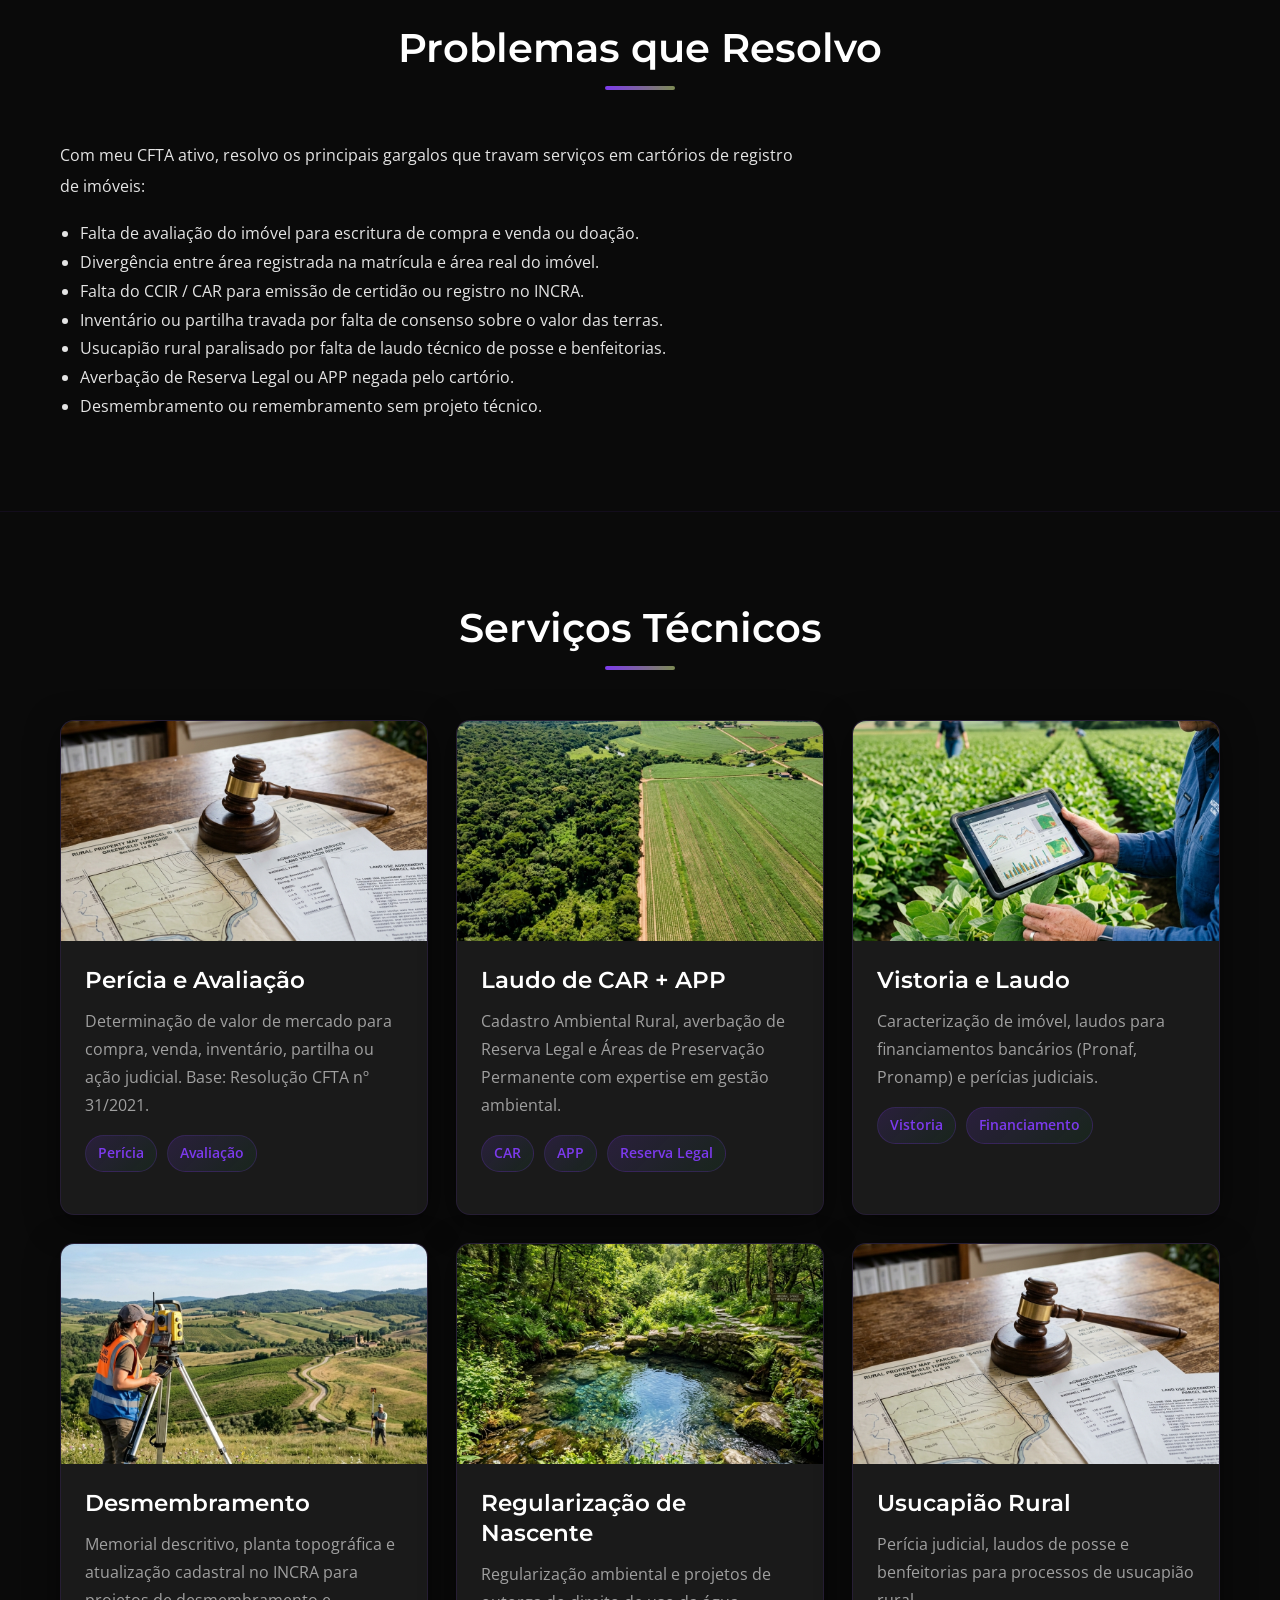
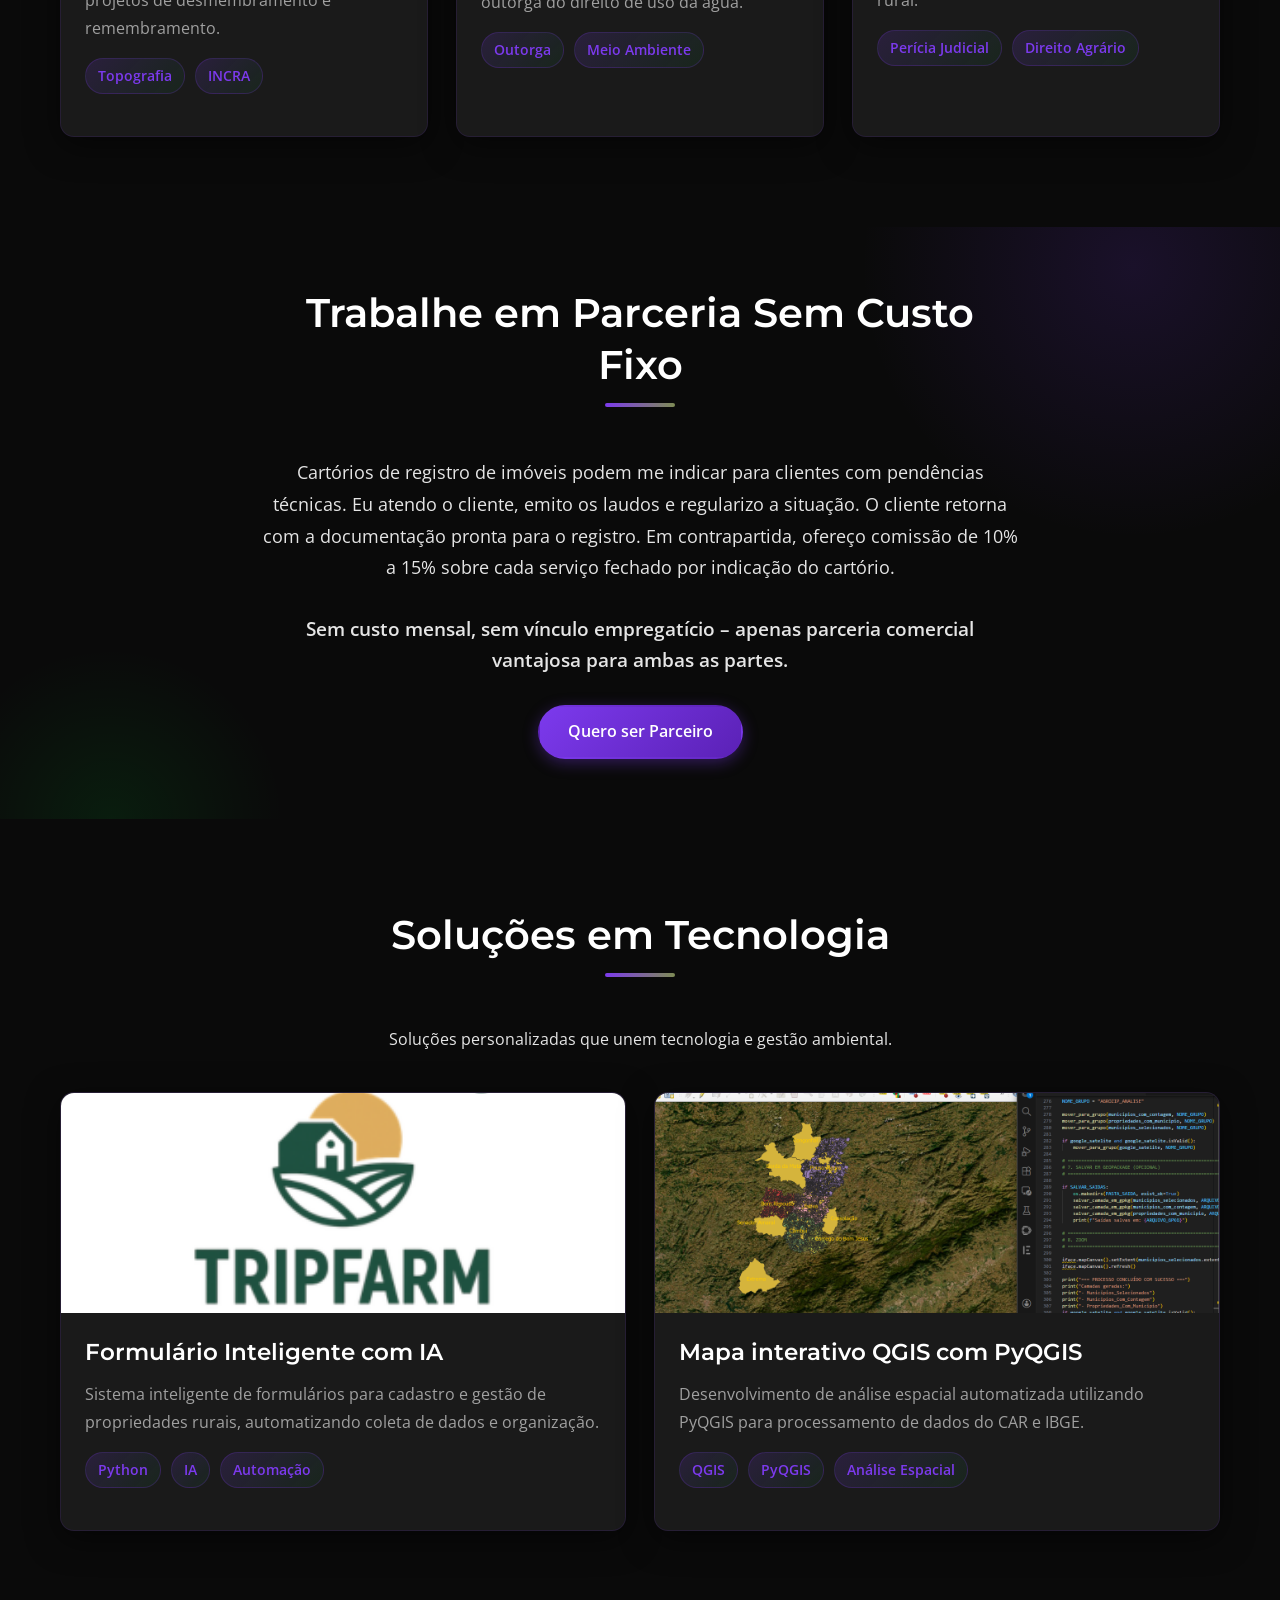
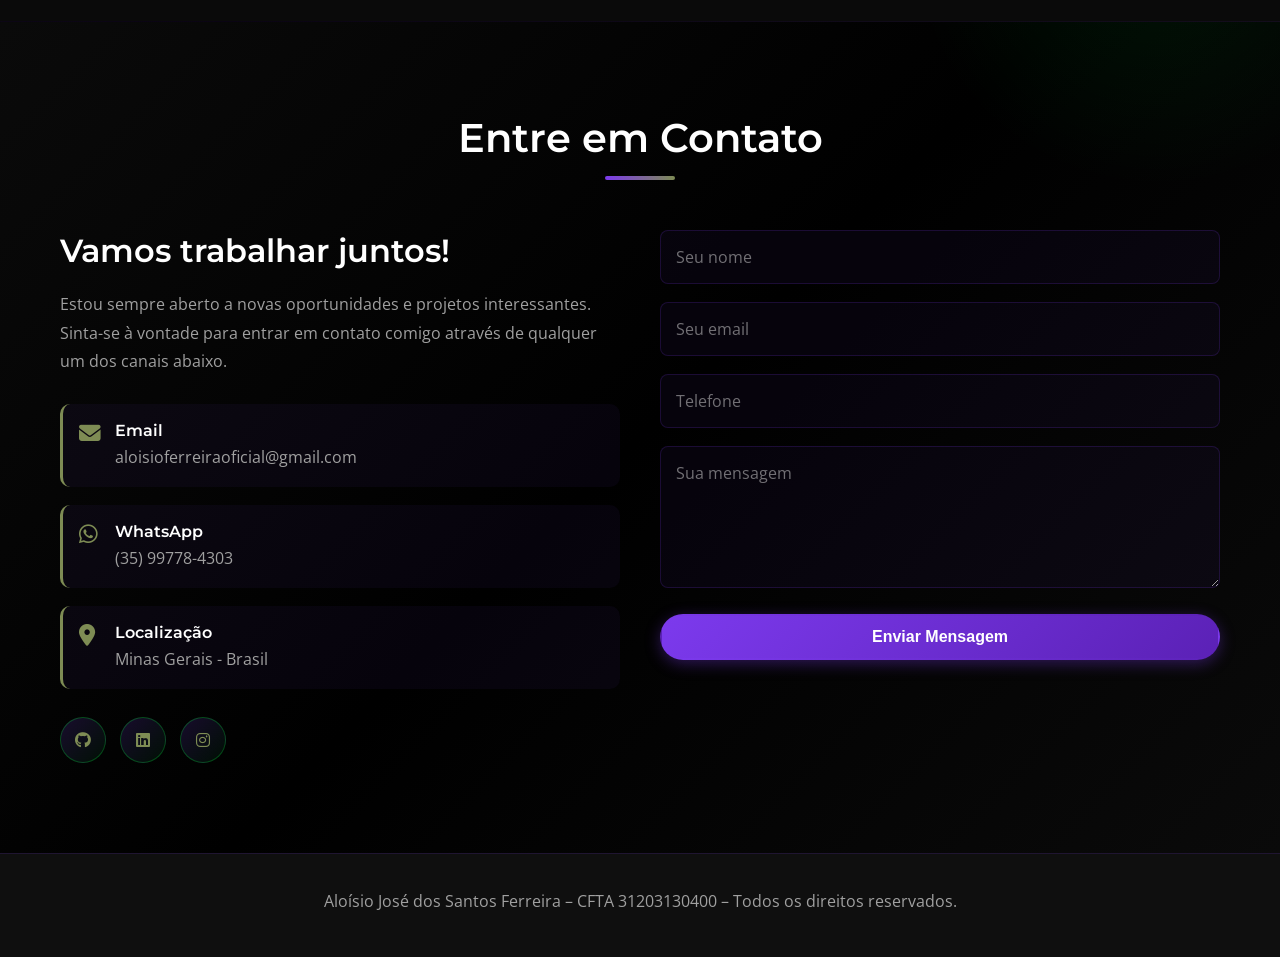
==== commit c0c85359: "Corrige número do CFTA no conteúdo" ====
--- a/index.html
+++ b/index.html
@@ -64,7 +64,7 @@
             <div class="sobre-content">
                 <div class="sobre-text">
                     <p>
-                        Sou Técnico Agrícola registrado no CFTA (nº 10625711696) e Gestor Ambiental. Minha atuação une a expertise do direito agrário, perícias ambientais e o uso de geotecnologias para resolver problemas reais de regularização de imóveis rurais.
+                        Sou Técnico Agrícola registrado no CFTA (nº 31203130400) e Gestor Ambiental. Minha atuação une a expertise do direito agrário, perícias ambientais e o uso de geotecnologias para resolver problemas reais de regularização de imóveis rurais.
                     </p>
 
                     <p>
@@ -113,7 +113,7 @@
                         <h3>Informações Profissionais</h3>
                         <ul>
                             <li><strong>Nome:</strong> Aloísio José dos Santos Ferreira</li>
-                            <li><strong>Registro CFTA:</strong> Nº 10625711696 (SITUAÇÃO: ATIVO)</li>
+                            <li><strong>Registro CFTA:</strong> Nº 31203130400 (SITUAÇÃO: ATIVO)</li>
                             <li><strong>Título Principal:</strong> 31203130400 - TÉCNICO AGRÍCOLA EM AGRICULTURA</li>
                             <li><strong>Atribuição Legal:</strong> Lei 5.524/68, art. 2º e Decreto 90.922/85, alterado pelo decreto 4.560/02, art. 6º e 7º</li>
                         </ul>
@@ -401,7 +401,7 @@
 
     <footer class="footer" role="contentinfo">
         <div class="container">
-            <p>Aloísio José dos Santos Ferreira – CFTA 10625711696 – Todos os direitos reservados.</p>
+            <p>Aloísio José dos Santos Ferreira – CFTA 31203130400 – Todos os direitos reservados.</p>
         </div>
     </footer>
 
